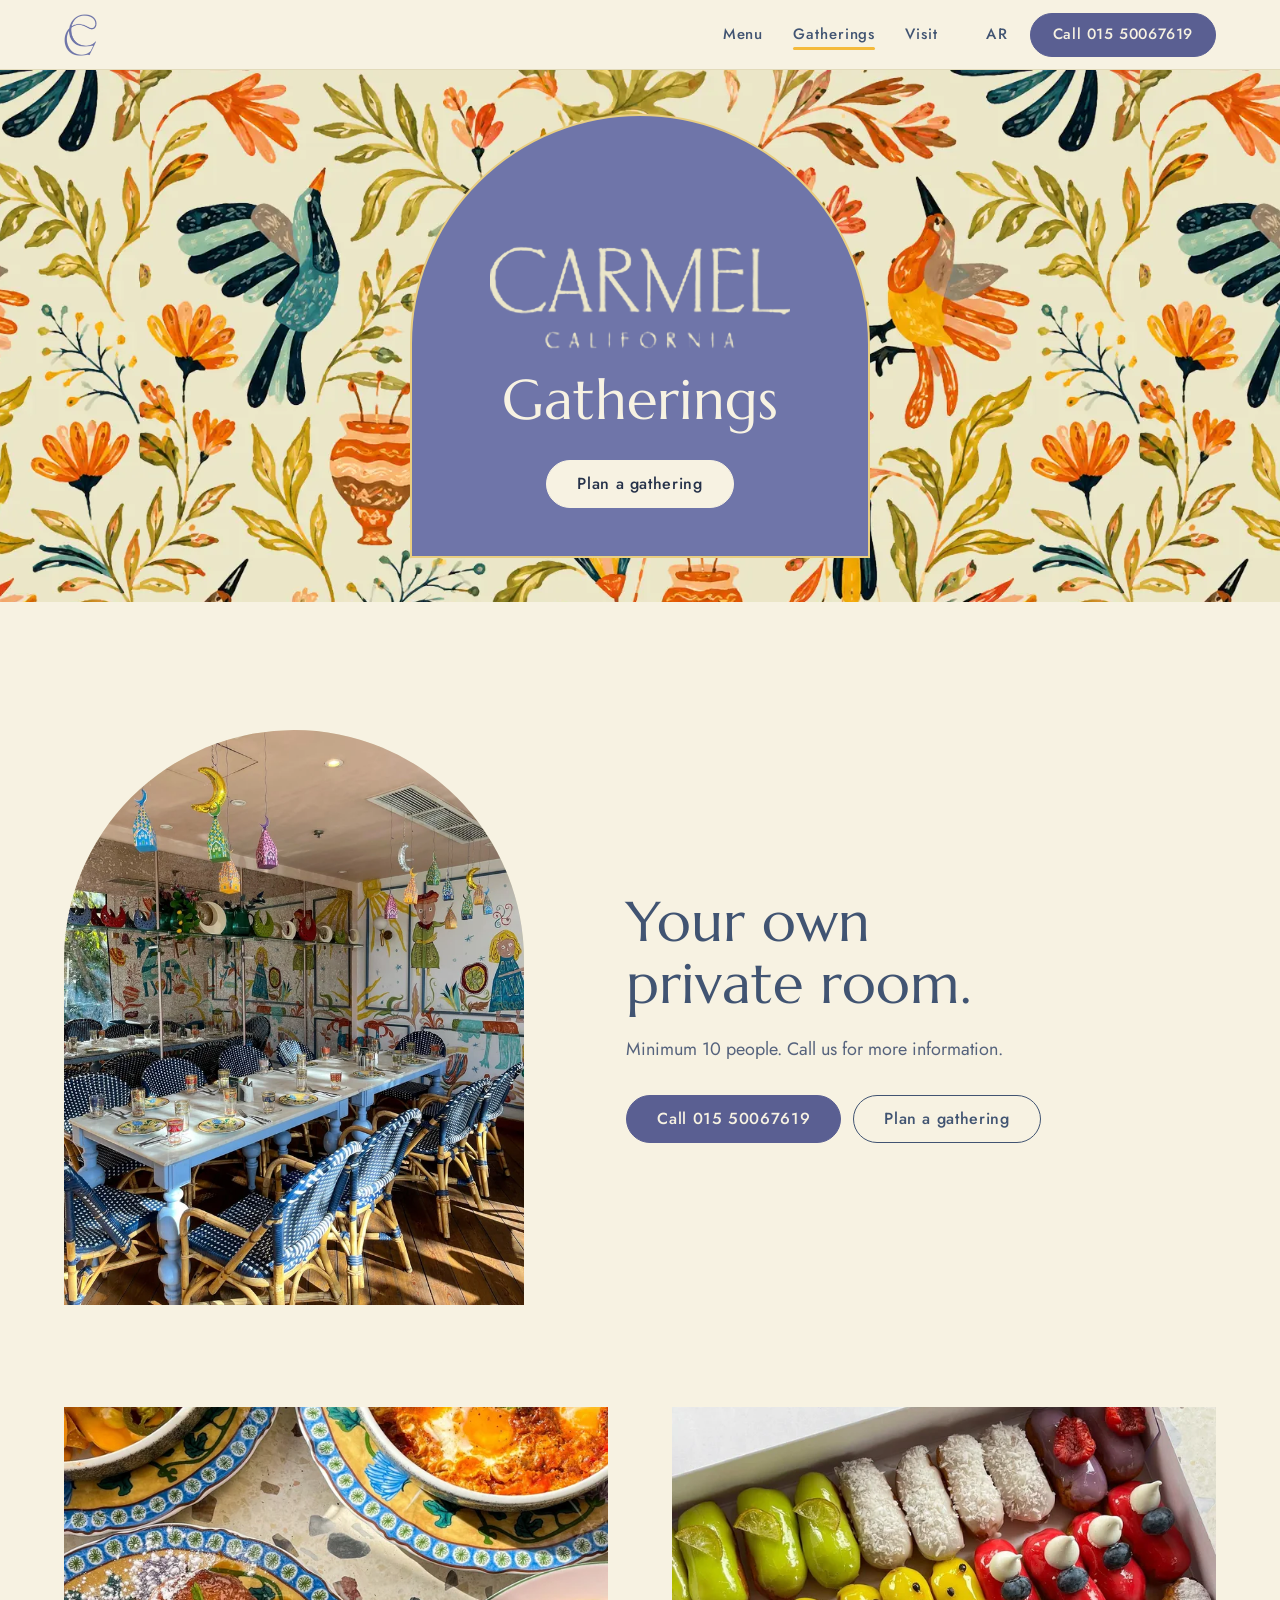
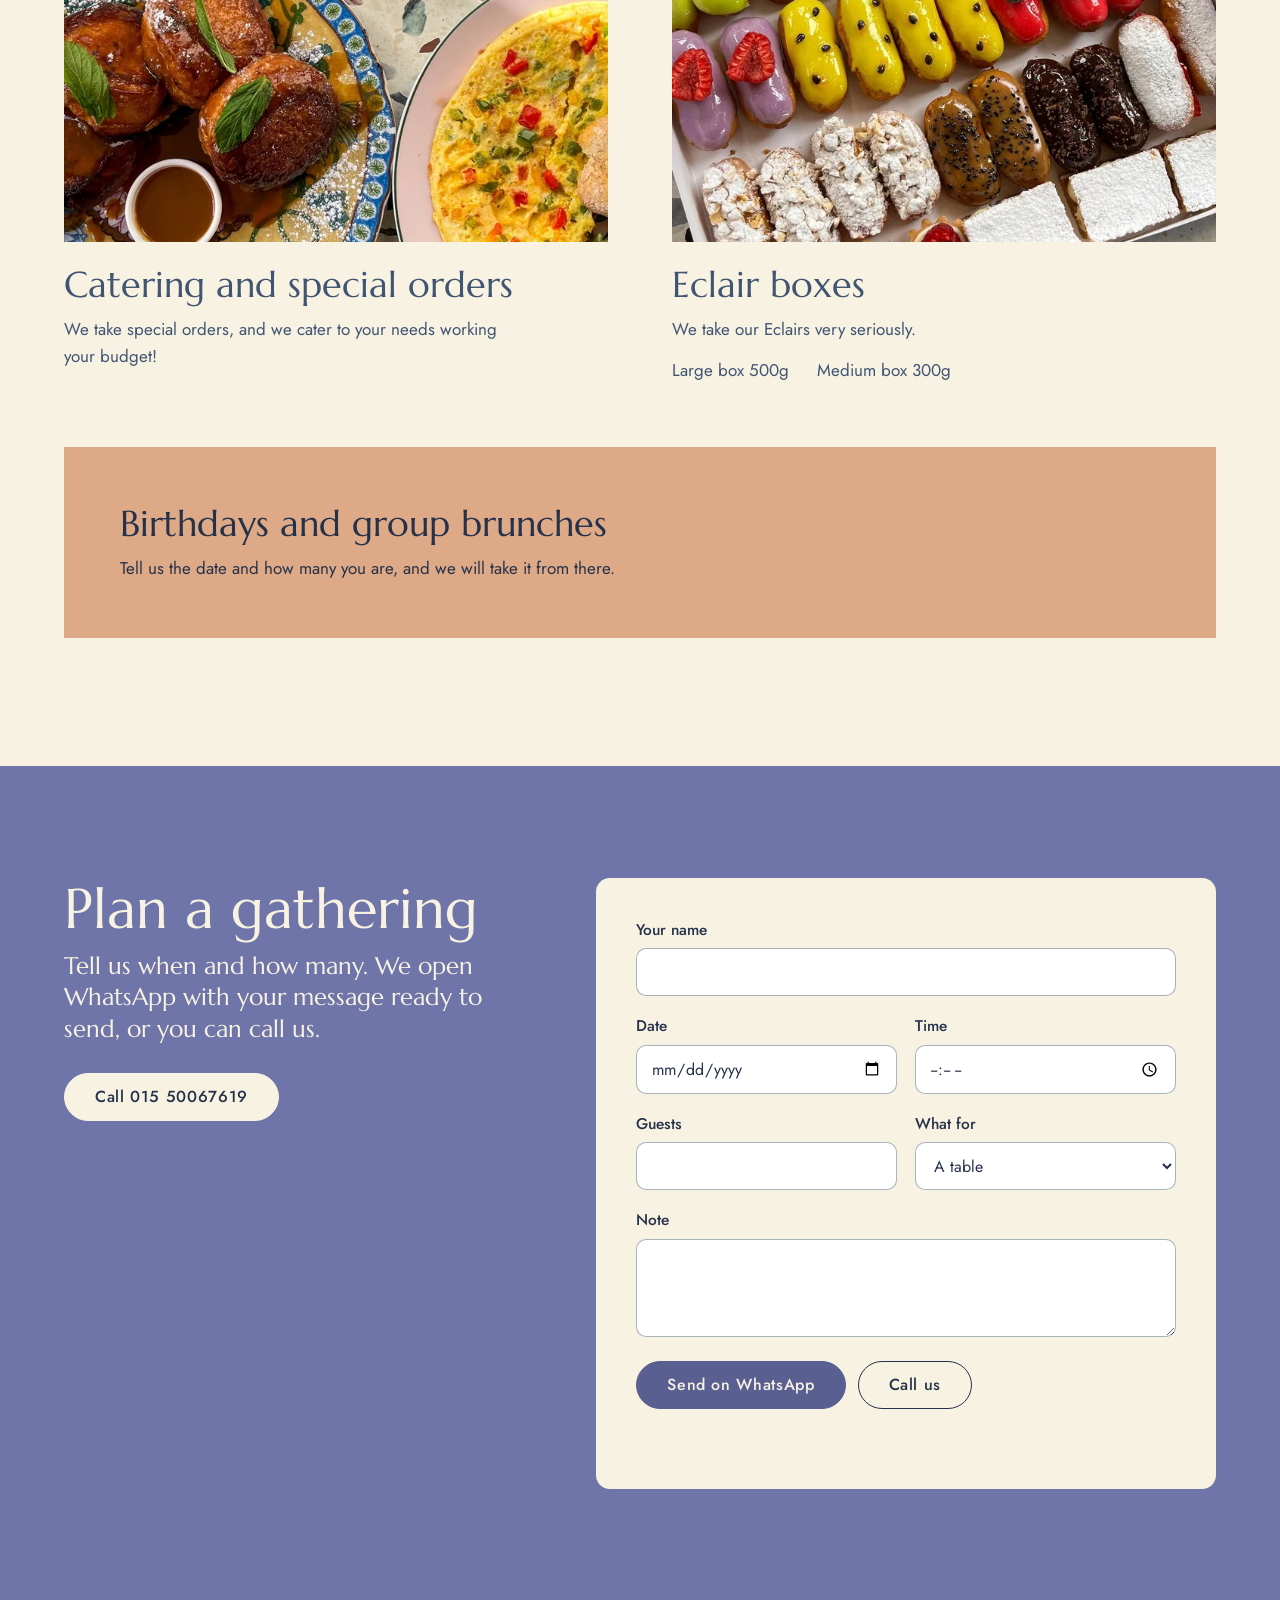
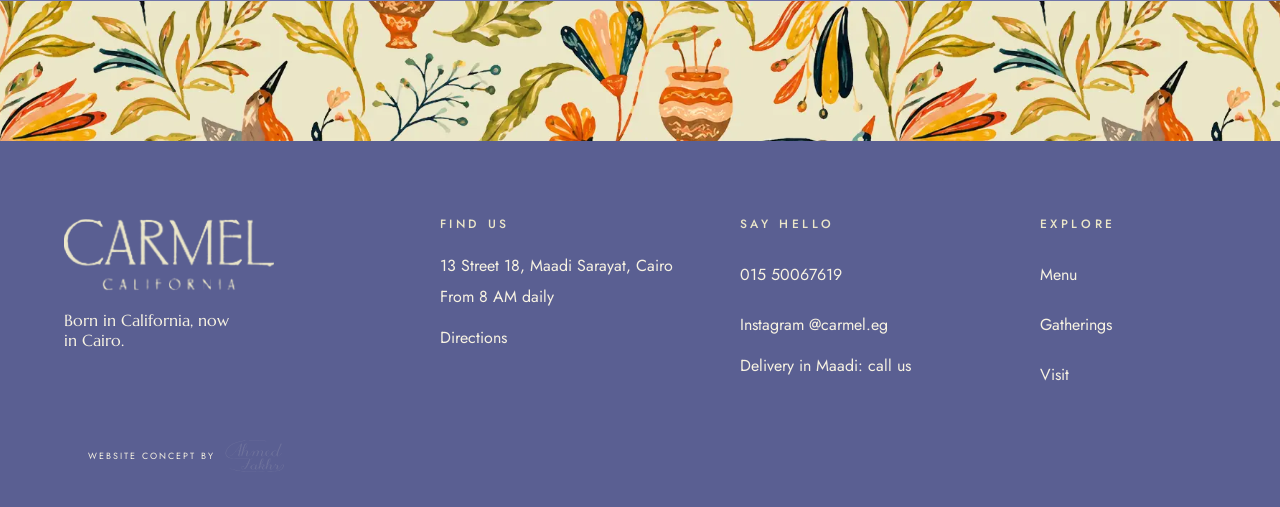
==== gatherings.html @ f9401ca0 "Carmel California website concept Co-Authored-By: Claude Opus 5.5 <noreply@anthropic.com> Claude-Ses" ====
<!doctype html>
<html lang="en">
<head>
<meta charset="utf-8">
<meta name="viewport" content="width=device-width, initial-scale=1, minimum-scale=1">
<title>Gatherings | Carmel California, Maadi</title>
<meta name="description" content="Private room for 10 or more, catering and special orders, eclair boxes, birthdays and group brunches at Carmel California, Maadi Sarayat, Cairo.">
<meta name="theme-color" content="#6F75A9">
<link rel="canonical" href="https://ahmedfakhr1.github.io/carmel-preview/gatherings.html">
<meta property="og:type" content="website">
<meta property="og:site_name" content="Carmel California">
<meta property="og:title" content="Gatherings | Carmel California, Maadi">
<meta property="og:description" content="Private room for 10 or more, catering and special orders, eclair boxes, birthdays and group brunches at Carmel California, Maadi Sarayat, Cairo.">
<meta property="og:url" content="https://ahmedfakhr1.github.io/carmel-preview/gatherings.html">
<meta property="og:image" content="https://ahmedfakhr1.github.io/carmel-preview/img/og.jpg">
<meta property="og:image:width" content="1200">
<meta property="og:image:height" content="630">
<meta name="twitter:card" content="summary_large_image">
<link rel="icon" href="icon.png" type="image/png">
<link rel="apple-touch-icon" href="apple-touch-icon.png">
<link rel="preload" href="fonts/jost-35841f.woff2" as="font" type="font/woff2" crossorigin><link rel="preload" href="fonts/marcellus-9d4869.woff2" as="font" type="font/woff2" crossorigin>
<style>html.fl body{opacity:0}body{transition:opacity .25s ease}</style>
<script>(function(){var h=document.documentElement;h.classList.add('fl');var d=function(){h.classList.remove('fl')};setTimeout(d,1200);if(document.fonts&&document.fonts.load){Promise.all([document.fonts.load('400 1em Marcellus'),document.fonts.load('400 1em Jost'),document.fonts.load('500 1em Jost')]).then(d,d)}else d()})();</script>
<link rel="stylesheet" href="fonts.css?v=1">
<link rel="stylesheet" href="style.css?v=1">
</head>
<body>
<a class="skip" href="#main">Skip to content</a>
<header class="hdr"><div class="hdr-in">
<a class="brand" href="index.html" aria-label="Carmel California, home"><img src="img/monogram-periwinkle.png" width="33" height="42" alt=""></a>
<nav class="nav" aria-label="Main"><a href="menu.html">Menu</a><a href="gatherings.html" aria-current="page">Gatherings</a><a href="index.html#visit">Visit</a></nav>
<div class="hdr-r"><button class="ar" type="button" aria-haspopup="dialog" aria-label="Arabic">AR</button><a class="btn btn--sm call-h" href="tel:+201550067619">Call 015 50067619</a>
<button class="burger" type="button" aria-label="Open menu" aria-expanded="false" aria-controls="drawer"><span></span><span></span></button></div>
</div></header>
<div class="drawer" id="drawer" aria-hidden="true" inert role="dialog" aria-modal="true" aria-label="Menu">
<div class="drawer-bg" data-close></div>
<div class="drawer-p"><button class="drawer-x" type="button" data-close aria-label="Close menu">&times;</button>
<nav class="drawer-nav" aria-label="Pages"><a href="index.html">Home</a><a href="menu.html">Menu</a><a href="gatherings.html">Gatherings</a><a href="index.html#visit">Visit</a></nav>
<div class="drawer-sub"><a href="https://www.instagram.com/carmel.eg/" rel="noopener">Instagram @carmel.eg</a><a href="https://www.google.com/maps/search/?api=1&query=Carmel+California+Maadi" rel="noopener">Directions</a><p>Delivery in Maadi: call us</p><a class="btn btn--paper" href="tel:+201550067619">Call 015 50067619</a></div>
</div></div>
<dialog class="dlg" id="ar-dlg" aria-labelledby="ar-t"><h2 id="ar-t">Arabic</h2><p>Arabic is not in this preview, it will be live in the final version.</p><button class="btn" type="button" data-dlg-close>Close</button></dialog>

<main id="main">
<div class="doorway on-peri"><div class="door">
<div class="door-mark"><img src="img/wordmark-cream.png" width="864" height="308" alt="Carmel California"></div>
<h1 class="door-title">Gatherings</h1>
<a class="btn btn--paper" href="#plan">Plan a gathering</a></div></div>

<section class="sec" aria-labelledby="priv-h"><div class="wrap">
<div class="g-intro">
<div class="arch"><img src="img/p02-L.webp" srcset="img/p02-S.webp 720w, img/p02-L.webp 1000w" sizes="(min-width:900px) 460px, 90vw" width="1000" height="1250" alt="The painted room with a long blue table set for a group" style="object-position:42% 60%" loading="lazy" decoding="async"></div>
<div><h2 class="h2" id="priv-h">Your own private room.</h2>
<p class="lead">Minimum 10 people. Call us for more information.</p>
<div class="visit-btns"><a class="btn" href="tel:+201550067619">Call 015 50067619</a><a class="btn btn--line" href="#plan">Plan a gathering</a></div></div>
</div>
<div class="g-list">
<article class="g-card" id="orders"><figure><img src="img/p12-L.webp" srcset="img/p12-S.webp 720w, img/p12-L.webp 1000w" sizes="(min-width:900px) 560px, 92vw" width="1000" height="1249" alt="A brunch spread from above: shakshuka, French toast with caramel and an omelette on painted plates" loading="lazy" decoding="async"></figure>
<div><h2>Catering and special orders</h2><p>We take special orders, and we cater to your needs working your budget!</p></div></article>
<article class="g-card"><figure><img src="img/p11-L.webp" srcset="img/p11-S.webp 720w, img/p11-L.webp 1320w" sizes="(min-width:900px) 560px, 92vw" width="1320" height="1650" alt="A box of assorted eclairs and tarts" style="object-position:50% 45%" loading="lazy" decoding="async"></figure>
<div><h2>Eclair boxes</h2><p>We take our Eclairs very seriously.</p><div class="g-box"><span>Large box 500g</span><span>Medium box 300g</span></div></div></article>
<article class="g-wide"><h2>Birthdays and group brunches</h2><p>Tell us the date and how many you are, and we will take it from there.</p></article>
</div></div></section>

<section class="formsec on-peri" id="plan" aria-labelledby="plan-h"><div class="wrap formsec-in">
<div class="formside"><h2 class="h2" id="plan-h">Plan a gathering</h2>
<p>Tell us when and how many. We open WhatsApp with your message ready to send, or you can call us.</p>
<a class="btn btn--paper call-big" href="tel:+201550067619">Call 015 50067619</a></div>
<div class="formcard"><form id="gather" novalidate>
<div class="fields">
<div class="field"><label for="g-name">Your name</label><input id="g-name" name="name" type="text" autocomplete="name" required><span class="err" role="alert"></span></div>
<div class="two">
<div class="field"><label for="g-date">Date</label><input id="g-date" name="date" type="date" required><span class="err" role="alert"></span></div>
<div class="field"><label for="g-time">Time</label><input id="g-time" name="time" type="time"></div></div>
<div class="two">
<div class="field"><label for="g-guests">Guests</label><input id="g-guests" name="guests" type="number" inputmode="numeric" min="1" max="200" required><span class="err" role="alert"></span></div>
<div class="field"><label for="g-type">What for</label><select id="g-type" name="type"><option value="table">A table</option><option value="private">Private room (10 or more)</option><option value="catering">Catering or a cake order</option></select></div></div>
<div class="field"><label for="g-note">Note</label><textarea id="g-note" name="note" rows="3"></textarea></div>
</div>
<div class="formbtns"><button class="btn" type="submit">Send on WhatsApp</button><a class="btn btn--line" href="tel:+201550067619">Call us</a></div>
<p class="status" id="g-status" aria-live="polite"></p>
</form></div>
</div></section>
</main>
<footer class="ftr">
<div class="strip" aria-hidden="true"></div>
<div class="wrap ftr-in">
<div class="ftr-brand"><img src="img/wordmark-cream.png" width="210" height="75" alt="Carmel California" loading="lazy"><p>Born in California, now in Cairo.</p></div>
<div class="ftr-col"><h2 class="cap">Find us</h2><p>13 Street 18, Maadi Sarayat, Cairo</p><p>From 8 AM daily</p><a href="https://www.google.com/maps/search/?api=1&query=Carmel+California+Maadi" rel="noopener">Directions</a></div>
<div class="ftr-col"><h2 class="cap">Say hello</h2><a href="tel:+201550067619">015 50067619</a><a href="https://www.instagram.com/carmel.eg/" rel="noopener">Instagram @carmel.eg</a><p>Delivery in Maadi: call us</p></div>
<div class="ftr-col"><h2 class="cap">Explore</h2><a href="menu.html">Menu</a><a href="gatherings.html">Gatherings</a><a href="index.html#visit">Visit</a></div>
</div>
<p class="credit"><a class="sig" href="https://ahmedfakhr1.github.io/" rel="noopener" title="Website concept by Ahmed Fakhreldin"><span class="sig-by">Website concept by</span><span class="sr">Ahmed Fakhreldin</span><svg viewBox="-16 -123 301 172" aria-hidden="true" focusable="false"><defs><mask id="sig-pen" maskUnits="userSpaceOnUse" x="-80" y="-180" width="760" height="300"><g class="pen"><path pathLength="1" style="animation-delay:0.10s;animation-duration:0.32s" d="M8.2 -39l2 1.2 1.2 0.4 1.4 0.1 1.6-0.3 1.7-0.7 2-1.2 5.2-4.7 7-8 8.4-10.2 8.6-11 16.8-22.7 1.8-2 0.9-0.2 -0.1 1.7 -1.2 6.4 -3.2 14.3 -2.4 10.5 -5.3 21.1 -0.4 2.1 -0.1 2.6 0.6 1.9 1.5 1 1.1 0.1 2.6-0.4 1.5-0.8 3.2-2.7 4.9-5.5"/><path pathLength="1" style="animation-delay:0.50s;animation-duration:0.05s" d="M35.4 -60.5l6.3-1.4 7.3-1 7-0.4 6.6 0.3"/><path pathLength="1" style="animation-delay:0.64s;animation-duration:0.51s" d="M70.1 -51.5l11.6-15.7 6.3-9.3 3.1-5.2 2.8-6.3 1.6-5.6 0-2.1 -0.4-1.7 -0.8-1.3 -1.4-0.5 -1.9 0.2 -2.2 1.1 -2 1.6 -1.7 2 -1.4 2.5 -1.4 3.4 -3.2 9.4 -3.6 12.8 -3.9 16.2 -1.6 7.5 -0.3 2.9 5.3-10.1 4.2-5.8 2.6-3.1 2.5-2.3 2.4-1.4 2.3-0.9 2.3-0.4 2.3 0 1.8 0.4 1.3 0.9 0.9 1.3 0.4 1.7 -0.1 2.1 -0.5 2.6 -3.4 9.2 -0.6 2.6 0 2.1 0.4 1.7 0.8 1.3 1.1 0.9 1.1 0.4 1.2 0 1.6-0.4 4.3-2 3.2-2.3 3.7-4.3 10.3-13.2 2.5-2.3 2.5-1.4 2-0.6 1.5 0.3 1.1 1 0.6 1.2 0.1 1.1 -0.3 1.6 -3.8 11.2 -4.2 10.1"/><path pathLength="1" style="animation-delay:1.22s;animation-duration:0.12s" d="M127 -45.5l4.4-6.9 2.3-3.1 2.6-3.1 2.5-2.3 2.4-1.4 2.4-0.9 2.3-0.4 2.2 0 1.8 0.4 1.4 0.9 0.8 1.1 0.5 1.2 0 1.1 -3 9.6 -5.3 12.9"/><path pathLength="1" style="animation-delay:1.42s;animation-duration:0.17s" d="M148.2 -45.5l4.4-6.9 4.9-6.2 2.5-2.3 2.4-1.4 2.4-0.9 2.3-0.4 2.2 0 1.8 0.4 1.4 0.9 0.8 1.3 0.4 1.7 0 2.1 -0.6 2.6 -3.4 9.2 -0.5 2.6 -0.1 2.1 0.4 1.7 0.9 1.3 1 0.9 1.1 0.4 1.2 0 1.6-0.4 4.3-2 1.8-1.2 1.4-1.1 1.6-1.7 6.9-8.7"/><path pathLength="1" style="animation-delay:1.67s;animation-duration:0.18s" d="M193.4 -42.4l6.3-3.2 1.5-1.2 2.6-3 2.4-4.4 0.7-2.2 0.2-2.3 -0.3-1.8 -0.7-1.4 -1-1 -1.1-0.6 -2.6 0.1 -4.2 1.9 -2 1.6 -1.6 1.9 -1.2 2.5 -0.9 2.8 -0.5 6.4 0.5 2.7 0.9 2.3 1.4 1.8 1.8 1.4 2.2 1 2.2 0.6 2.3 0.1 2.3-0.2 4.6-1.8 3.5-2.3 1.4-1.4 7.5-9.4"/><path pathLength="1" style="animation-delay:1.93s;animation-duration:0.43s" d="M249.1 -54.5l-1.7-4.2 -1.3-1.8 -1.9-1.4 -2.2-1 -2.2-0.6 -4.5 0.1 -4.7 1.8 -3.5 2.3 -2.6 3 -2.4 4.4 -0.7 2.3 -0.2 2.3 0.2 2.2 0.6 2.3 1.1 2.1 1.5 1.7 2 1.3 2.2 0.9 2.2 0.4 2.3 0 2.3-0.4 2.4-0.9 2.3-1.3 1.8-1.7 1.5-2.1 3.3-6.8 20.5-46.9 -13.8 32.1 -1.4 4 -1.7 5.3 -2.2 9.4 -0.3 3.4 0.1 2.5 0.7 1.7 2.1 1.6 2.6-0.1 4.2-1.8 3.5-2.3 1.4-1.4 7.5-9.4"/><path pathLength="1" style="animation-delay:2.43s;animation-duration:0.74s" d="M193.3 -110.5l-6.7-2.7 -5.3-1.3 -7.1-1.1 -8.9-0.8 -11.2-0.6 -13.4-0.3 -14.7 0.2 -15.2 0.6 -15.7 1.1 -15.1 1.8 -14.3 2.4 -13.4 3 -11.9 3.4 -10.6 4 -9.5 4.7 -8.4 5.5 -7.4 6.4 -6 6.9 -4.7 7.5 -3.3 7.4 -2 6.2 -0.5 4.9 0.6 4.6 1.5 4.7 2.5 4.7 3.6 4 4.7 3 5.9 2.3 7.5 1.7 9.1 1.1 21.4 1.4 22.1 0.5 8.8 0 18.6-0.6 4.3 0.1 11.3 2 3.1 0.3 2.8-0.1 2.5-0.5 4.5-2"/><path pathLength="1" style="animation-delay:3.25s;animation-duration:0.19s" d="M109.7 -21.5l-7.4 18.7 -5 11.6 -2.4 4.9 -4.6 7.4 -2.2 2.7 -2.2 2 -2 1.5 -4.1 2.1 -2 0.5 -1.9 0.1 -2-0.2 -1.8-0.6 -1.8-1 -1.5-1.3 -1-1.7 -0.9-3.9 0-1.9 0.4-1.7 0.8-1.3 1-1 1.4-0.6 1.8-0.3 3.8 0.6 3.9 2"/><path pathLength="1" style="animation-delay:3.52s;animation-duration:0.04s" d="M89.3 1.7l23.2 0"/><path pathLength="1" style="animation-delay:3.64s;animation-duration:1.68s" d="M139.5 14.5l-1.4-3.5 -1.2-1.5 -1.6-1.2 -1.8-0.9 -1.9-0.5 -1.9-0.1 -4 0.9 -3.6 1.9 -2.4 2 -1.1 1.5 -2.1 3.7 -0.5 1.9 -0.2 2 0.7 3.8 0.9 1.8 1.3 1.5 1.7 1.1 3.8 1.1 1.9 0 4-1.1 1.9-1.1 1.6-1.5 1.2-1.8 5.8-12.4 1.1-1.8 -2.7 10.6 -0.4 3.1 0 2.5 0.4 1.6 0.9 1.1 0.9 0.6 0.9 0.2 2.6-0.6 3.7-1.8 2.6-2 1.5-1.7 11.1-14.5 8.7-12.5 2.9-4.7 3.4-7.8 0.6-2.3 0.2-2 -0.2-1.5 -0.6-1.2 -1-0.8 -1.5 0 -1.9 0.8 -1.8 1.2 -1.4 1.5 -1.3 2 -2.5 6 -2.8 9 -3.1 11.8 -3.3 14.2 -0.6 3.8 0.5-0.3 1.2-2.8 2.4-4.4 5.4-7.5 2.2-2.2 2.1-1.4 2-0.9 2-0.5 1.9-0.1 1.7 0.3 1.2 0.6 0.9 0.9 0.5 1.4 0 1.6 -0.4 1.9 -1.1 1.4 -1.8 1.1 -2.2 0.7 -2.6 0.4 -2.7 0.1 -1.1 0.3 2.3 2 1.3 1.9 2.3 6.7 0.9 1.1 0.9 0.6 1 0.2 1.1-0.1 1.5-0.5 3.6-1.8 1.5-1 2.6-2.7 8.6-11.1 5.5-7.5 7.5-11 3.6-7.3 1.6-4.9 0.2-2 -0.2-1.5 -0.6-1.2 -1.1-0.8 -1.4 0 -1.9 0.8 -1.8 1.2 -1.5 1.5 -1.2 2 -1.2 2.7 -2.7 7.4 -3 10.4 -3.2 13.3 -2.3 11 0.6-0.3 2.4-5.2 2.6-4.2 4-5.3 2.1-2.2 2.1-1.4 2-0.9 2-0.5 2-0.1 1.6 0.3 1.3 0.6 0.9 0.9 0.4 1.4 0.1 1.6 -0.3 2.1 -0.7 2.4 -2.2 5.4 -0.7 4.3 0.2 1.5 0.6 1.2 0.8 0.9 1 0.5 2.2-0.1 1.6-0.6 3.6-1.9 2.5-2.2 8.2-10.4 6.4-9 0.5 0 -0.1 1.4 0.6 1.5 1.8 0.7 2.6 0.1 2.2 0.4 1.4 0.7 0.7 1.1 0.3 1.5 0 1.8 -1.3 4.7 -2 4.9 -0.4 2.4 1.1 2 0.9 0.7 1 0.4 1 0 3.1-1.1 3.5-2 1.1-0.9 3.2-3.6 7.8-10.4 3.6-3.6 1.8-1.2 1.7-0.5 1.7 0 1.3 0.6 0.8 1.3 0.4 1.8 -0.2 2.4 -0.9 2.8 -1.6 3.5 -2.6 4.3 -3.6 4.8 -4.6 4 -5.8 2.9 -7.4 2.1 -9.5 1.7 -11.8 1.3 -12 1 -22.3 1.3 -15 0.3 -19.5 0 -41.7-0.7 -17.8-0.7 -16-0.9 -14.4-1.1 -12.7-1.3 -11.4-1.6 -10.4-1.7 -9.1-1.9 -8.1-2.1 -14.5-4.8"/></g></mask><g id="sig-ink"><path d="M7.8 -38.4l0 0.5 0.6 0.6 1.4-2.2 -0.7-0.3 -0.5 0.2zM8.2 -37.5l1 0.5 1.5 0.3 0.5-1.7 -1.6-1.2zM10.2 -36.7l3.2-0.1 -0.2-1.2 -1.3-0.1 -1-0.5zM12.8 -36.7l1.7-0.3 1.9-0.8 -0.6-1 -1.6 0.6 -1.4 0.2zM15.8 -37.5l2.6-1.5 1.6-1.2 -0.8-0.9 -2.1 1.5 -1.8 1zM19.2 -39.5l2.5-2.3 3.1-3.2 -0.9-0.8 -5.5 5.3zM23.7 -43.8l7.1-8.1 -0.9-0.7 -7.1 8zM29.5 -50.4l8.2-9.9 -0.9-0.7 -8.2 9.9zM36.3 -58.5l8.6-10.8 -1-0.8 -8.6 10.8zM43.4 -67.5l8.5-11 -1-0.7 -8.4 11zM50.5 -76.7l7.5-10.3 -1-0.7 -7.4 10.2zM56.9 -85.3l6.1-8.4 -1-0.7 -6.1 8.4zM62.1 -92.5l4.3-5.5 -0.9-0.7 -4.4 5.5zM65.9 -97.3l1.7-2.3 -0.6-0.6 -2 2.1zM66.1 -100.2l-0.9 0.2 -0.8 1.5 5.2 0.9 -0.3-1.8 -0.8-0.4zM64.6 -99l-0.7 1.9 -0.5 2.7 5.7 1.2 0.5-2.9 0-2.1zM63.5 -95.4l-1.5 7.5 5.7 1.3 1.6-7.7zM62.3 -89.4l-2.1 9.5 5.7 1.3 2.1-9.5zM60.6 -81.6l-2.3 10.3 5.6 1.3 2.4-10.3zM58.7 -73l-2.5 10.4 5.6 1.4 2.5-10.5zM56.6 -64.3l-2.4 9.9 5.6 1.4 2.4-10zM54.6 -55.9l-2 8 5.5 1.4 2.1-8.1zM52.9 -49.1l-1.4 5.7 5.7 1.1 1.2-5.4zM51.6 -44.1l-0.5 3.7 5.9 0 0.3-2.5zM51.1 -41l0.1 1.7 0.6 1.6 5.1-1.7 0.1-1.3zM51.5 -38.2l1 1.4 1.6 0.8 2.9-3.5zM53.5 -36.2l1.1 0.3 1.8 0 0.3-1.5 -0.5-0.7 0.1-0.7zM56 -35.9l2.6-0.2 -0.2-1.2 -1.1 0.1 -0.8-0.4zM58.1 -36l1.5-0.3 1.5-0.7 -0.5-1 -1.4 0.6 -1.2 0.2zM60.6 -36.7l3.3-2.3 -0.8-0.9 -3 2.1zM63.3 -38.5l3.5-3.3 -0.9-0.9 -3.3 3.3zM66.2 -41.2l3-3.6 -0.8-0.7 -3.1 3.5zM68.8 -44.4l1-1.4 -0.7-0.4 -1.1 1.1z"/><path d="M35.4 -60.1l3.1-0.5 -0.3-1.2 -2.9 0.9zM37.6 -60.4l6.6-1.3 -0.2-1.2 -6.6 1.3zM43 -61.5l7.3-1 -0.1-1.2 -7.4 1zM49 -62.3l7-0.4 0-1.3 -7.1 0.5zM55 -62.7l5.7 0.2 0.1-1.2 -5.9-0.2zM60 -62.5l1.8 0.1 0.8-0.2 -0.1-0.9 -2.5-0.3z"/><path d="M70.4 -51.3l2.4-2.9 -0.9-0.6 -2.1 3.1zM72.1 -53.3l5.3-6.9 -1-0.8 -5.2 7zM76.4 -58.8l7.1-10 -1-0.7 -7.1 9.9zM82.2 -66.9l6.3-9.2 -1-0.7 -6.3 9.2zM87.7 -75l3.4-5.5 -1-0.6 -3.4 5.5zM90.7 -79.7l2.9-5.9 -1.2-0.4 -2.8 5.7zM93.1 -84.4l2.4-6.4 -1.1-0.4 -2.4 6.2zM95.2 -89.9l0.7-2.7 0.3-2.4 -1.2 0 -0.2 2.1 -0.7 2.7zM96.2 -94.3l-0.1-2.1 -0.7-1.8 -1 0.6 0.5 1.4 0 1.8zM95.7 -97.6l-1-1.5 -1.7-0.8 -0.1 1.3 1 0.4 0.7 1zM93.6 -99.8l-2-0.2 -2.6 0.6 1.1 2.2 1.8-1.1 1.3-0.2zM89.9 -99.6l-2.7 1 -2.6 1.6 3.1 2.6 1.2-1.8 1.8-1.5zM85.4 -97.6l-2.2 2 -1.8 2.7 4.6 2.3 2.1-4.4zM82 -93.9l-1.7 3.3 -1.7 4.1 5.2 1.8 2.6-6.9zM79.2 -88l-3.4 10.1 5.4 1.6 3.1-9.8zM76.4 -79.8l-3.7 12.9 5.6 1.4 3.4-12.7zM73.4 -69.3l-3.9 15.7 5.6 1.3 3.8-15.5zM70.1 -56.4l-1.2 5.8 -1.8 9.9 4.6 1.1 4.1-15.5zM67.4 -42.6l-0.6 4.7 0.1 0.8 0.5 0.5 2.3 0.5 0.6-0.3 0.9-1.8 1-3.3zM68.9 -36.2l1.4-2.9 -0.9-0.5 -1.2 3.1zM69.9 -38.3l2.8-6.1 -1-0.5 -2.7 6.2zM72.2 -43.4l2.8-5.2 -1-0.6 -2.8 5.4zM74.6 -47.8l3.5-5.2 -1-0.7 -3.5 5.3zM77.4 -52l4.8-6.2 -0.9-0.8 -4.9 6.3zM81.4 -57.3l2.4-2.5 2.4-1.6 -0.6-1.1 -2.6 1.8 -2.6 2.6zM85.4 -61l2.3-1.1 2.2-0.7 -0.2-1.2 -2.5 0.8 -2.5 1.2zM89.2 -62.6l2.2-0.4 2.1 0.1 0.1-1.4 -2.3 0.1 -2.4 0.4zM92.8 -63l1.8 0.6 0.8 1 1.8-2.5 -1.4-0.3 -2.9-0.1zM95.2 -61.8l0.2 0.8 -0.2 1.2 5.2-1.5 -1.7-1.9 -2.2-0.9zM95.2 -60l-0.2 2.4 5.8 0.8 0.1-2.8 -1-2.4zM95 -58.2l-0.9 4.6 5.2 1.8 1.1-3.1 0.5-2.9zM94.4 -54.6l-2.4 6.4 5.2 1.8 2.5-6.4zM92.4 -49.3l-1.2 3.2 -0.7 2.9 5.9 0.8 0.3-2.2 0.8-2.8zM90.7 -44.1l-0.3 2.8 0.6 2.6 5.2-1.5 0.2-2.9zM90.6 -39.6l1.3 2.3 1.9 1.3 2.3-2.7 -0.1-0.7 0.2-1.2zM93.2 -36.3l1.8 0.6 1.6 0.1 0.3-1.6 -0.5-0.8 -0.4-1.1zM96.1 -35.6l3-0.5 -0.3-1.1 -1.3 0.2 -0.8-0.4zM98.6 -35.9l4.1-1.6 -0.5-1.1 -3.9 1.5zM101.9 -37.1l4.1-2.4 -0.7-1 -3.9 2.3zM105.5 -39.1l3-2.6 -0.9-0.9 -2.8 2.5zM108 -41.2l4.1-4.8 -1-0.8 -4 4.8zM111.2 -45l5.2-6.7 -0.9-0.7 -5.2 6.7zM115.6 -50.6l5.2-6.7 -1-0.8 -5.2 6.8zM119.9 -56.2l2.5-2.8 2.4-2 -0.7-1 -2.5 2.1 -2.6 2.9zM124 -60.4l2.3-1.4 1.9-0.3 -0.2-1.5 -2.2 0.7 -2.5 1.5zM127.6 -62.2l0.6 0.1 0.7 0.4 0 1 2.9-2.5 -1.5-0.6 -0.8-0.1 -2.2 0.5zM129 -61.1l-0.4 1.7 5.5-1.2 -1.1-1.8 -1.9-1.1zM128.7 -59.6l-0.3 1.2 5.5 1.4 0.5-2.2 -0.6-2.1zM128.5 -59l-1.7 5.8 5.2 1.8 2.1-6.4zM127.2 -54.5l-2.7 8.4 4.6 1.8 3.4-8.5zM124.9 -47.4l-2.5 7.2 3.9 1.7 3.4-7.1zM122.8 -41.2l-0.8 2.6 -0.2 1.5 2.7 1.2 1-1.1 1.3-2.5zM121.7 -37.5l0.4 0.7 2 0.9 0.7-0.2z"/><path d="M127.4 -45.3l1.3-1.8 -1-0.7 -1 2.2zM128.4 -46.6l2.8-4.5 -1-0.7 -2.8 4.6zM130.6 -50.2l4.5-6 -1-0.8 -4.5 6.1zM134.2 -55.1l2.5-3.1 2.5-2.2 -0.8-1 -2.5 2.4 -2.7 3.1zM138.4 -59.8l2.3-1.6 2.3-1 -0.4-1.1 -2.5 1 -2.5 1.8zM142.2 -62.1l2.3-0.7 2.2-0.2 -0.1-1.3 -2.4 0.3 -2.4 0.8zM145.9 -63l2.1 0.1 1.5 0.8 0.8-2.1 -4.5 0zM149.1 -62.4l0.8 1 0.2 1.1 3.6-2.5 -1.9-1.1 -2.2-0.4zM150 -60.6l-0.2 1.2 5.7-0.5 -0.8-2 -1.6-1.3zM149.8 -59.4l-0.4 1.7 5.5 1.6 0.6-2.4 -0.2-2.1zM149.6 -58.4l-2.1 6.7 5.2 1.9 2.4-7.2zM148 -53.2l-3 8.3 5 2 3.2-8.5zM145.5 -46.2l-2.5 6.7 4.5 2 1-1.8 2.1-4.9zM143.2 -40.4l-0.5 2.3 0.1 0.9 2.5 1.3 0.6 0.1 0.4-0.2 1.7-2.3z"/><path d="M148.6 -45.3l1.3-1.9 -0.9-0.5 -1.1 2.1zM149.6 -46.6l2.9-4.5 -1-0.7 -2.9 4.6zM151.9 -50.2l4.4-6 -1-0.8 -4.5 6.1zM155.4 -55.1l2.6-3.1 2.4-2.2 -0.8-1 -2.5 2.4 -2.7 3.1zM159.6 -59.8l2.3-1.6 2.3-1 -0.4-1.1 -2.5 1 -2.5 1.8zM163.4 -62.1l2.3-0.7 2.2-0.2 -0.1-1.3 -2.4 0.3 -2.4 0.8zM167.2 -63l2 0.1 1.5 0.8 0.9-2.1 -4.6 0zM170.3 -62.4l0.8 1 0 1.1 4-2.4 -2.1-1.2 -2.2-0.4zM171.1 -60.6l-0.3 2 5.9-0.1 -0.6-2.6 -0.4-0.7 -1.2-1.2zM170.8 -59.1l-0.4 3.7 5.4 1.5 0.8-2.9 0-2.8zM170.5 -56.2l-0.6 2.6 -1.2 3.1 5 2.1 2.5-6.5zM169.2 -51.6l-2.5 6.5 5.6 1.3 0.7-2.6 1.2-3.1zM167 -46.1l-0.7 2.9 -0.1 2.8 5.8-0.5 0.5-3.7zM166.1 -41.3l0.6 2.6 1.6 2 3.5-2.7 0.2-2zM167.7 -37.3l1.3 1 2.3 0.7 1-2.1 -0.4-1 -0.1-1zM170.8 -35.7l1.6 0.1 1.4-0.2 -0.2-1.2 -0.9-0.2 -0.6-0.8zM173.3 -35.7l3.6-1.1 -0.5-1.1 -1.8 0.7 -1.4 0.2zM176.2 -36.5l4.4-2.2 -0.6-1 -4.3 2.1zM179.9 -38.3l3.4-2.4 -0.9-0.8 -3.1 2.1zM182.8 -40.3l3.4-3.7 -0.9-0.8 -3.3 3.6zM185.5 -43.2l4.6-5.9 -0.9-0.6 -4.6 5.7zM189.4 -48.2l2.2-3.1 -0.6-0.4 -0.2 0.1 -2.3 2.7z"/><path d="M193.6 -42.1l2.1-0.8 -0.5-1 -2 1.1zM195.1 -42.7l4.3-2.1 -0.6-1 -4.2 2.2zM198.7 -44.4l3.3-2.3 -0.8-0.9 -3.1 2.2zM201.6 -46.3l2.7-3.1 -1-0.7 -2.5 2.9zM203.8 -48.8l2.7-4.4 -1.1-0.5 -2.5 4.2zM206.1 -52.4l1-2.3 0.5-2.4 -1.2-0.2 -0.5 2.2 -0.9 2.2zM207.5 -56.3l0.2-2.4 -0.3-2 -1.1 0.4 0.2 1.6 -0.2 2.1zM207.6 -60l-0.6-1.8 -1.2-1.3 -0.8 0.9 0.9 1 0.5 1.4zM206.2 -62.7l-1.1-1 -1.3-0.5 -0.3 1.2 0.9 0.4 1 0.7zM204.2 -64.1l-1.3-0.2 -1.7 0.1 0.5 1.7 1.2-0.5 0.9 0.1zM201.8 -64.3l-4.4 1.2 1.2 2.3 3.6-1.9zM198.3 -63.4l-2.7 1.1 -2.5 1.6 3.1 2.7 1.2-1.8 1.9-1.4zM193.9 -61.3l-2.2 2.1 -1.8 2.7 5 1.9 0.7-2.1 0.9-1.9zM190.4 -57.5l-1.4 3.1 -0.8 3.5 5.9 0.7 1-5.1zM188.4 -52.1l-0.4 3.7 0.2 3.4 5.8-0.7 0.2-5.5zM188.1 -46.1l0.7 3.2 1.4 2.7 4.3-2.3 -0.5-4zM189.7 -41l1.9 2.3 2.5 1.5 1.7-2.6 -0.7-1 -0.7-2.3zM193.2 -37.7l2.6 1.1 2.5 0.6 0.5-1.7 -1.9-1.1 -1.5-1.5zM197.5 -36.2l2.4 0.4 2.4 0.1 -0.1-1.3 -2.1-0.2 -2-0.8zM201.5 -35.7l2.4-0.2 2.4-0.6 -0.4-1.1 -2.2 0.5 -2.2 0.1zM205.5 -36.2l2.4-0.9 2.3-1.2 -0.6-1.1 -2.2 1.2 -2.2 0.8zM209.5 -37.9l3.6-2.4 -0.8-0.9 -3.3 2.2zM212.6 -39.9l3.2-3.3 -0.9-0.8 -3 3.2zM215.2 -42.4l4.5-5.8 -0.9-0.7 -4.5 5.7zM219 -47.2l2.8-3.9 -0.7-0.5 -3 3.7zM221.6 -50.8l0.3-0.5 -0.6-0.4 -0.4 0.3z"/><path d="M249.5 -54.7l-0.6-2 -1.1 0.4 1 1.9zM249.1 -56.2l-1.1-2.8 -1-1.3 -0.9 0.7 0.8 1.2 1.2 2.6zM247.5 -59.7l-1.6-1.8 -2.1-1.4 -0.6 1.1 1.9 1.2 1.4 1.6zM244.5 -62.5l-2.3-1 -2.3-0.6 -0.2 1.2 2.1 0.5 2.1 1zM240.7 -64l-2.4-0.3 -2.4 0.1 0.2 1.4 2.2-0.2 2.1 0.2zM236.7 -64.3l-2.4 0.3 -2.6 0.7 0.9 2 2.1-1.1 2.2-0.5zM232.6 -63.6l-4.8 2 1.6 2.4 3.9-2.5zM228.5 -62l-3.7 2.2 2.8 2.6 0.9-1.2 1.4-1.2zM225.4 -60.2l-1.7 1.4 -1.6 1.9 3.9 2.5 1.9-3.2zM222.6 -57.6l-1.6 2.2 -1.4 2.5 5 2 1.8-4.1zM220 -53.7l-1.2 2.6 -0.5 2.8 5.9 0.4 0.6-3.7zM218.4 -49.2l-0.1 2.8 0.5 2.8 5.5-1.4 -0.1-3.5zM218.5 -44.6l1 2.7 1.7 2.5 3.8-2.6 -0.7-3.6zM220.6 -40.2l2.1 2 2.5 1.3 1.4-2.3 -1.2-1.6 -0.6-1.7zM224.4 -37.2l2.5 0.8 2.5 0.5 0.3-1.5 -1.9-1 -1.7-1.4zM228.6 -36l2.4 0.3 2.4-0.1 -0.1-1.2 -2.2-0.1 -2-0.6zM232.6 -35.7l2.4-0.3 2.4-0.8 -0.4-1.1 -2.3 0.7 -2.2 0.2zM236.6 -36.5l2.5-1 2.2-1.5 -0.8-1 -2 1.4 -2.3 1zM240.6 -38.5l2-1.8 1.6-2.2 -1.1-0.6 -1.4 2 -1.8 1.6zM243.7 -41.7l2.3-4.6 5.1-11.4 -1.1-0.5 -5.1 11.4 -2.3 4.4zM249.1 -53.2l14.7-33.8 -1-0.4 -14.8 33.7zM261.6 -81.9l7.3-17.1 0.3-0.8 -0.7-0.4 -7.9 17.9zM267.8 -100.4l-0.8 0.1 -1.5 2 4.5 1.9 0.4-2.5 -0.5-0.7zM265.9 -99l-2.8 5.8 4.9 2.1 1.4-3.4 0.8-2.7zM263.6 -94.4l-3.5 8.1 4.9 2.1 3.5-8.1zM260.8 -87.8l-3.7 8.5 4.9 2.1 3.7-8.5zM257.7 -80.6l-3.2 7.5 4.9 2.1 3.2-7.5zM255 -74.2l-2.6 5.9 4.8 2.2 2.7-6zM252.8 -69.2l-2.8 6.4 5.3 1.8 2.3-6zM250.6 -64.1l-3.3 10 5.5 1.5 2.9-9.7zM247.8 -55.9l-2.4 9.7 5.8 0.9 0.8-4 1.2-5zM245.7 -47.6l-0.6 4 0.1 3.4 5.7-0.6 0.5-5.7zM245 -41.3l0.4 2.1 0.4 0.9 1.2 1.6 0.7 0.4 2.9-2.8 0.3-2.4zM247 -36.7l1.3 0.7 2.3 0.4 0.6-1.8 -0.4-0.9 -0.2-1.1zM250.1 -35.6l3-0.3 -0.3-1.2 -1.1 0 -0.7-0.6zM252.6 -35.8l3.8-1.3 -0.5-1.1 -3.5 1.2zM255.7 -36.8l4.3-2.3 -0.6-1 -4.2 2.2zM259.4 -38.7l3.1-2.5 -0.8-0.8 -2.9 2.3zM262 -40.7l3.8-4.3 -1-0.7 -3.6 4.2zM265 -44l4.4-5.8 -0.8-0.6 -4.5 5.6zM268.9 -49l1.5-2.3 -0.6-0.4 -0.2 0.1 -1.6 1.9z"/><path d="M193.5 -110.8l-3.1-1.5 -0.4 1 3.2 1.1zM191.3 -111.9l-4.6-1.9 -3.4-0.9 -0.2 1.2 3.3 0.8 4.5 1.7zM185.1 -114.2l-5.9-1.3 -7.6-1 -0.2 1.2 7.6 1 5.8 1.2zM174.3 -116.2l-8.9-0.8 -11.2-0.6 -0.1 1.2 11.2 0.6 8.9 0.8zM158.1 -117.4l-12.7-0.4 -14.4 0 0 1.2 14.4 0 12.7 0.4zM135.8 -117.9l-14.8 0.3 -15.5 0.8 0.1 1.2 15.4-0.8 14.8-0.3zM110.7 -117.1l-15.7 1.1 -15.1 1.8 0.2 1.2 15-1.8 15.7-1.1zM84.8 -114.9l-14.6 2.2 -13.7 2.8 0.3 1.3 13.7-2.9 14.5-2.1zM60.9 -110.9l-12.9 3.1 -11.6 3.6 0.5 1.4 11.5-3.7 12.8-3.1zM40.2 -105.4l-10.7 3.9 -9.6 4.7 0.8 1.4 9.3-4.7 10.6-4zM23 -98.5l-8.9 5.3 -7.9 6 1.3 1.5 7.5-6.1 8.7-5.3zM8.7 -89.3l-7.1 6.6 -4 4.7 -1.8 2.5 1.9 1.2 1.6-2.4 3.8-4.6 2.1-2.3 4.7-4.2zM-2.4 -78l-3.4 5 -1.5 2.6 -3.4 7.6 2.3 0.9 3.2-7.4 2.9-5 1.6-2.4zM-9.7 -65.2l-2.5 6.7 -1.1 5.6 2.6 0.2 0.9-5.1 2.3-6.4zM-13.1 -54.6l-0.2 1.7 0.1 3.2 1 4.9 2.4-0.7 -0.8-4.4 0.1-4.3zM-12.7 -46.4l1.7 4.9 2.7 4.9 1.8-1.3 -2.3-4.6 -1.4-4.5zM-9.3 -38.2l1 1.6 2.5 2.8 2.9 2.3 1.7 1.1 0.8-1.5 -2.8-2.1 -1.2-1.2 -2.9-4.2zM-2.9 -31.5l5.3 2.8 6.6 2 0.3-1.3 -6.3-2.1 -4.8-2.8zM6.6 -27.3l7.6 1.6 9.2 1.1 0.1-1.2 -9.1-1.2 -7.4-1.7zM20.2 -24.9l20.8 1.5 0-1.2 -20.7-1.5zM37.2 -23.6l22.9 0.9 0-1.3 -22.8-0.8zM56.4 -22.8l19.3 0.1 0-1.2 -19.2-0.1zM72.9 -22.7l14.5-0.3 -0.1-1.2 -14.4 0.3zM85.3 -23l10.5-0.3 0-1.2 -10.6 0.3zM94.3 -23.3l4.3 0.2 4 0.6 0.3-1.4 -4.2-0.5 -4.5-0.1zM101.3 -22.8l7.4 1.6 0.2-1.4 -7.4-1.6zM107.5 -21.4l3.4 0.4 3.1 0.1 0-1.2 -2.9-0.2 -3.3-0.5zM113 -20.9l2.9-0.1 2.6-0.6 -0.4-1.1 -2.3 0.5 -2.7 0.1zM117.6 -21.4l1.6-0.4 2.6-1.2 -0.5-1 -3.9 1.5zM121.2 -22.8l1.8-1 -0.5-0.6 -1.7 0.7z"/><path d="M108.6 -21.9l-0.6 0.1 -0.4 0.5 -2.5 4.8 4.5 1.8 1.5-5.3 0-0.6 -0.4-0.5zM105.9 -18.1l-5.2 12.2 5 2.1 1.7-4.4 2.8-8.3zM101.5 -8l-5 12.1 4.9 2.2 5.1-12.3zM97.3 2.2l-4.6 10.3 4.4 2.3 5.1-10.5zM93.4 11l-4.2 7.8 3.7 2.6 2.5-3.7 2.5-4.4zM89.8 17.7l-3.7 5.5 2.5 2.7 2.6-2.5 2.5-3.2zM86.6 22.5l-3.6 3.7 1.6 2.3 2.4-1.4 2.5-2zM83.6 25.6l-3.5 2.6 0.7 1.9 2.3-0.8 2.3-1.2zM80.7 27.9l-1.8 0.9 -1.8 0.5 0.1 1.3 2.1-0.2 2.3-0.5zM77.7 29.2l-1.8 0.2 -1.8-0.2 -0.3 1.2 2 0.2 2.1 0zM74.7 29.3l-1.8-0.5 -1.7-0.8 -0.6 1.1 1.9 0.9 2 0.5zM71.7 28.3l-1.5-1 -1.2-1.3 -1 0.7 1.4 1.5 1.8 1.2zM69.3 26.5l-0.9-1.6 -0.6-1.8 -1.2 0.3 0.6 2 1.2 1.8zM67.9 23.7l-0.4-1.8 0-1.8 -1.2-0.1 0 2 0.5 2.1zM67.5 20.7l0.1-1.8 0.5-1.4 -1.1-0.6 -0.6 1.7 -0.2 2.1zM67.9 17.9l0.7-1.2 0.9-0.8 -0.7-1 -1.2 1.1 -0.8 1.5zM69.1 16.1l1.1-0.6 1.5-0.3 -0.1-1.2 -1.8 0.4 -1.4 0.8zM71.2 15.3l1.7-0.1 1.7 0.4 0.4-1.6 -4 0.1zM74.1 15.4l3.3 1.5 1-1.9 -2-0.8 -2.1-0.3zM76.8 16.6l2.6 1.2 0.8-1.6 -2.4-1.5zM79.2 17.7l0.6-0.1 0.5-1 -0.3-0.6z"/><path d="M89.3 2.3l7.6 0 0-1.2 -7.6 0zM94.8 2.3l14.1 0 0-1.2 -14.1 0zM107.1 2.3l5.4 0 0-1.2 -5.4 0z"/><path d="M139.9 14.4l-0.5-1.8 -1 0.5 0.8 1.6zM139.6 13.1l-1-2.3 -0.8-1.2 -0.9 0.7 1.7 3.2zM138.2 10.1l-1.4-1.5 -1.8-1.2 -0.5 1.1 1.5 1 1.2 1.3zM135.6 7.7l-1.9-0.9 -2-0.5 -0.2 1.2 1.8 0.5 1.7 0.8zM132.4 6.5l-2-0.3 -2.1 0 0.2 1.4 1.8-0.2 1.8 0.2zM129 6.2l-2.2 0.2 -2.2 0.6 0.9 1.9 1.8-0.9 1.8-0.5zM125.4 6.7l-4.1 1.7 1.6 2.4 3.2-2.2zM121.9 8.1l-3.2 1.8 2.8 2.6 1.8-2.1zM119.2 9.5l-1.5 1.2 -1.4 1.6 3.9 2.6 1.5-2.7zM116.7 11.8l-1.4 1.8 -1.3 2.2 5.1 2 1.4-3.4zM114.4 15.1l-1 2.3 -0.5 2.4 5.9 0.4 0.4-3zM113 19l-0.2 2.5 0.5 2.4 5.6-1.3 -0.1-2.8zM113.1 23.1l0.9 2.3 1.5 2.2 3.8-2.5 -0.5-3zM114.9 27l2 1.7 2.2 1 1.4-2.3 -0.9-1.4 -0.4-1.4zM118.3 29.4l4.4 1.1 0.4-1.5 -1.7-0.8 -1.3-1.3zM122 30.4l4.2 0.2 -0.2-1.2 -1.8-0.1 -1.7-0.5zM125.5 30.6l2-0.2 2.1-0.7 -0.4-1.1 -1.9 0.6 -1.9 0.2zM128.9 30l2.1-0.9 1.9-1.3 -0.7-0.9 -1.7 1.1 -2 0.8zM132.3 28.3l1.7-1.6 1.4-1.9 -1.1-0.6 -1.2 1.7 -1.5 1.4zM135 25.5l3.2-6.4 -1.1-0.5 -3.1 6.2zM137.5 20.6l4.3-10 -1-0.4 -4.4 9.9zM141.2 12.1l2-5.1 -0.6-0.3 -0.2 0.2 -2.2 4.8zM141.8 6.5l-0.5 0.1 -0.3 0.3 -1.6 3.5 4.4 1.3 0.6-3.8 0-0.4 -0.4-0.3zM139.9 9.2l-3 8.6 5.3 1.2 1.9-8.5zM137.3 16.4l-1.1 4 -0.6 3.4 6 0.5 0.9-6.6zM135.8 22.7l-0.2 3.1 0.7 2.7 5-1.7 0.3-3.4zM136 27.6l0.8 1.6 0.7 0.7 1.7 0.7 1.9-2.4 -0.1-0.7 0.4-0.9zM138.7 30.5l1.6 0.3 1.3-0.1 0.2-1.4 -0.6-0.6 -0.2-0.9zM141.2 30.8l2.8-0.6 -0.4-1.2 -1.3 0.3 -0.8-0.2zM143.4 30.3l3.7-1.5 -0.5-1.1 -3.5 1.5zM146.5 29.1l3.3-2 -0.8-1 -3.1 1.9zM149.3 27.4l2.7-2.5 -1-0.8 -2.4 2.3zM151.4 25.5l3.8-4.6 -1-0.8 -3.6 4.6zM154.5 21.8l4.4-5.8 -1-0.7 -4.4 5.8zM158.2 17l4.6-6 -1-0.8 -4.6 6.1zM161.9 12.1l5.8-8 -1-0.7 -5.7 8zM166.6 5.6l5.8-8.4 -1-0.6 -5.8 8.3zM171.6 -1.6l3.3-5.2 -1.1-0.6 -3.2 5.1zM174.5 -6.1l2.5-4.7 -1.2-0.6 -2.3 4.7zM176.5 -10l2.3-5.5 -1.2-0.3 -2.2 5.3zM178.5 -14.6l0.7-2.5 0.4-2.1 -1.2-0.1 -1 4.3zM179.5 -18.5l0.1-2 -0.4-1.6 -1.1 0.5 0.3 1.2 -0.1 1.7zM179.4 -21.6l-0.7-1.4 -1.3-1 -0.4 1.2 0.7 0.5 0.5 1zM177.9 -23.7l-1.7-0.5 -2.1 0.3 0.9 1.9 1.3-0.7 1 0zM174.9 -24.1l-2.4 0.7 -2.3 1.1 2.6 2.7 1.1-1.5 1.5-1.2zM170.9 -22.7l-2.1 1.5 -1.7 2.2 4.5 2.3 1.5-3.4zM167.7 -19.8l-1.5 2.5 -1.5 3.3 5.1 1.9 2-5.3zM165.2 -15.2l-2.9 8.2 5.3 1.6 2.6-7.8zM162.8 -8.6l-3.1 10.5 5.5 1.5 2.9-10.3zM160.2 0l-3 12.9 5.2 1.2 3.3-12.7zM157.7 10.5l-2.8 14.2 4.4 1 3.7-13.9zM155.3 22.7l-0.8 4.9 0 1.7 0.4 0.4 2.3 0.6 0.5-0.3 0.3-0.6 1.8-5.6zM156.4 30.2l1.3-2.5 -1.1-0.5 -0.9 2.6zM157.3 28.4l2.4-5.1 -1.1-0.6 -2.3 5.3zM159.3 24.1l2.3-4.4 -1-0.7 -2.4 4.6zM161.2 20.3l3-4.4 -1-0.7 -3 4.5zM163.6 16.8l4.1-5.3 -0.9-0.8 -4.2 5.3zM167 12.3l2.1-2.1 1.9-1.4 -0.5-1.1 -2.2 1.5 -2.2 2.3zM170.4 9.2l1.9-1 1.9-0.6 -0.2-1.1 -2.1 0.6 -2.2 1.1zM173.6 7.8l1.9-0.3 1.7 0.1 0.2-1.5 -4.1 0.5zM176.7 7.5l1.4 0.5 0.6 0.9 1.9-2.5 -3.9-0.2zM178.6 8.6l0.1 0.7 -0.5 0.9 5.3-1.5 -1.6-1.7 -2-0.8zM178.4 10l-0.3 0.7 0.1 1.1 5.6 0.9 0.1-2.5 -0.9-2.2zM178.2 11.4l0.2 1.3 -0.1 0.9 2.4 2.6 1.5-1 0.7-0.7 0.5-0.8 0.5-1.9zM178.4 13.1l-0.6 1.4 -1.8 1.2 0.5 1.7 3.4-0.8 1.6-0.8zM176.7 15.3l-2.2 0.9 -2.5 0.3 0 1.3 5.3-0.6zM172.8 16.4l-4.5 0.2 0 1 4.6 0.1zM168.8 16.6l-1.2 0.1 0 0.8 1.2 0.2zM167.4 17.6l0.1 0.4 1.2 0.9 1-1.9 -1.5-0.5 -0.3 0.1zM168.3 18.6l1.4 1.1 0.6 1.5 3.3-2.4 -1.7-1 -2.7-1zM170.1 20.7l0.7 4 5.4-1.3 -1.2-3.1 -2.2-2.1zM170.6 23.8l0.8 2.8 1.2 2.2 4.4-2.3 -1-4.1zM172.1 28.1l1.5 1.8 1.7 0.7 1.8-2.4 -0.2-2.1zM174.8 30.5l1.6 0.3 1.3-0.1 0.1-1.4 -0.5-0.6 -0.2-0.9zM177.3 30.8l2.7-0.6 -0.4-1.2 -1.2 0.3 -0.8-0.2zM179.5 30.3l3.7-1.5 -0.6-1.1 -3.5 1.5zM182.5 29.1l3.3-2 -0.7-1 -3.1 1.9zM185.4 27.4l2.6-2.5 -0.9-0.8 -2.4 2.3zM187.5 25.5l3.8-4.6 -1-0.8 -3.7 4.6zM190.5 21.8l4.5-5.8 -1-0.7 -4.4 5.8zM194.2 17l4.6-6 -1-0.8 -4.5 6.1zM198 12.1l5.7-8 -0.9-0.7 -5.8 8zM202.7 5.6l5.8-8.4 -1.1-0.6 -5.7 8.3zM207.7 -1.6l3.3-5.2 -1.1-0.6 -3.2 5.1zM210.6 -6.1l2.4-4.7 -1.1-0.6 -2.4 4.7zM212.6 -10l2.3-5.5 -1.2-0.3 -2.2 5.3zM214.6 -14.6l0.7-2.5 0.3-2.1 -1.2-0.1 -1 4.3zM215.6 -18.5l0-2 -0.3-1.6 -1.2 0.5 0.3 1.2 0 1.7zM215.4 -21.6l-0.7-1.4 -1.3-1 -0.3 1.2 0.7 0.5 0.5 1zM213.9 -23.7l-1.6-0.5 -2.1 0.3 0.8 1.9 1.4-0.7 0.9 0zM210.9 -24.1l-2.3 0.7 -2.3 1.1 2.6 2.7 1.1-1.5 1.5-1.2zM207 -22.7l-2.1 1.5 -1.7 2.2 4.4 2.3 1.6-3.4zM203.7 -19.8l-1.5 2.5 -1.4 3.3 5.1 1.9 2-5.3zM201.2 -15.2l-2.9 8.2 5.4 1.6 2.6-7.8zM198.8 -8.6l-3 10.5 5.5 1.5 2.9-10.3zM196.3 0l-3.1 12.9 5.2 1.2 3.4-12.7zM193.7 10.5l-2.7 14.2 4.4 1 3.6-13.9zM191.3 22.7l-0.7 4.9 0 1.7 0.3 0.4 2.3 0.6 0.6-0.3 0.3-0.6 1.8-5.6zM192.4 30.2l1.3-2.5 -1-0.5 -1 2.6zM193.4 28.4l2.3-5.1 -1-0.6 -2.3 5.3zM195.3 24.1l2.4-4.4 -1-0.7 -2.4 4.6zM197.3 20.3l3-4.4 -1-0.7 -3 4.5zM199.7 16.8l4.1-5.3 -0.9-0.8 -4.2 5.3zM203 12.3l2.1-2.1 2-1.4 -0.6-1.1 -2.1 1.5 -2.3 2.3zM206.5 9.2l1.9-1 1.9-0.6 -0.3-1.1 -2 0.6 -2.2 1.1zM209.7 7.8l1.8-0.3 1.8 0.1 0.1-1.5 -4.1 0.5zM212.7 7.5l1.5 0.5 0.6 0.9 1.8-2.5 -3.8-0.2zM214.7 8.6l0 0.7 -0.4 0.9 5.2-1.5 -1.5-1.7 -2-0.8zM214.4 10l-0.3 1.9 5.9 0.8 0-2.5 -0.9-2.2zM214.2 11.4l-0.8 3.8 5.3 1.8 0.9-2.6 0.4-2.6zM213.7 14.4l-2.1 5.4 5.2 1.8 2.2-5.5zM212 18.8l-1 2.8 -0.7 2.5 5.9 0.8 0.9-4.1zM210.5 23.3l-0.3 2.5 0.6 2.3 5.2-1.5 0.2-2.2zM210.5 27.4l1.2 2 1.7 1.1 2.3-2.7 0-0.6 0.3-0.8zM212.8 30.2l1.7 0.5 1.4 0.1 0.3-1.7 -0.4-0.6 -0.1-1zM215.5 30.8l2.6-0.5 -0.3-1.1 -1.1 0.1 -0.6-0.3zM217.6 30.5l3.6-1.4 -0.6-1.1 -3.2 1.3zM220.5 29.4l3.5-2 -0.7-1 -3.3 1.9zM223.5 27.8l2.7-2.3 -1-0.8 -2.3 2.1zM225.7 26l3.5-4.2 -1-0.7 -3.4 4.1zM228.5 22.7l4.4-5.7 -1-0.7 -4.4 5.7zM232.1 18l4.4-5.8 -0.9-0.7 -4.4 5.7zM235.8 13.1l3.5-5 -0.9-0.6 -3.5 4.9zM238.9 8.9l2.1-3.6 -0.9-0.5 -2.2 3.4zM240.8 5.7l0.6-1.3 -0.8-0.3 -0.8 1.1zM239.8 4.1l-0.6 0.2 -0.6 1.4 4.5 0.5 -0.3-1.5 -0.6-0.3zM238.8 5.2l-0.3 1.9 0.3 1.1 0.6 0.9 0.8 0.7 2.2-2.4 0.5-0.3 0.1-1.4zM239.4 9.1l0.8 0.7 0.9 0.3 3.7 0 0.1-1.4 -1.7-0.3 -0.8-0.7 0.2-0.5zM243.9 10.1l2.5 0.1 1.5 0.9 1-2.2 -5-0.3zM247.6 10.8l0.5 0.7 -0.5 1.1 4.7-2 -1.9-1.4 -2.2-0.4zM247.8 12.4l-0.3 0.6 -0.1 1 5.9 0.4 -0.3-2.4 -1.2-2zM247.4 13.6l-0.5 3.4 5.3 1.7 0.8-2.6 0.3-2.5zM247.1 16.3l-1.8 5 5 2.1 2.3-5.6zM245.7 20.4l-1.8 4.5 5.6 1.3 1.1-3.7zM244.1 24.3l-0.5 1.9 0.5 1.9 5.3-1.7 0.1-0.5zM243.9 27.5l1 1.6 1.5 1.1 2.7-2.6 0-0.9 0.3-0.3zM245.8 29.9l1.6 0.7 1.6 0.2 0.6-1.8 -0.6-1.8zM248.5 30.8l2.6-0.3 -0.3-1.2 -0.9 0 -0.5-0.6zM250.7 30.6l3.3-1.2 -0.6-1.1 -2.9 1zM253.3 29.7l3.7-1.9 -0.7-1 -3.5 1.8zM256.5 28.1l2.7-2.1 -0.9-0.8 -2.5 1.9zM258.8 26.4l3.2-3.7 -1-0.7 -3.1 3.5zM261.3 23.5l4.2-5.4 -1-0.7 -4.1 5.4zM264.8 19l3.8-5.2 -1-0.7 -3.8 5.2zM268 14.6l3.5-4.2 -0.9-0.8 -3.6 4.3zM270.9 11l1.8-1.7 1.7-1.2 -0.6-1.1 -1.9 1.4 -1.9 1.8zM273.8 8.4l1.7-0.8 1.5-0.4 0-1.2 -1.9 0.4 -1.9 1zM276.6 7.3l1.4 0.1 0.7 0.6 1.3-1.4 -1.8-0.6 -1.8 0.1zM278.5 7.8l0.5 0.8 0.3 1.4 2.5-0.4 -0.8-2.1 -1.6-1.2zM279.2 9.5l0.1 1.6 -0.4 2.2 2.5 0.7 0.5-2.8 -0.3-2.4zM279.1 12.5l-0.7 2.7 -1.6 3.4 2.1 1.1 1.8-3.6 0.9-3.1zM277.4 17.3l-2.1 4 -3.1 4.7 1.7 1.3 3.3-4.8 2.4-4.1zM273.3 24.4l-1.1 1.6 -2.5 2.9 -3.1 2.6 -1.7 1.1 0.8 1.4 3.6-2.3 1.7-1.3 1.5-1.5 2.6-3.3zM266.6 31.5l-1.7 1.1 -3.9 1.8 -7.2 2.2 0.3 1.3 7.4-2.1 4.2-1.8 1.9-1.1zM256.4 35.9l-8.7 1.9 -11 1.4 0.1 1.2 11.1-1.4 8.9-1.8zM240.6 38.8l-23.8 2 0 1.3 24-2.1zM220.6 40.6l-22.4 1.3 0.1 1.2 22.4-1.3zM202.2 41.7l-13.4 0.4 -18 0.1 0 1.2 18-0.1 13.5-0.3zM177.3 42.2l-42.2-0.4 0 1.2 42.2 0.4zM142 41.9l-37.7-1.1 0 1.2 37.6 1.1zM110 41l-16.6-0.8 -14.8-1 -0.1 1.2 14.9 1 16.6 0.8zM83.3 39.5l-13.7-1.1 -12.2-1.4 -0.2 1.2 12.3 1.4 13.7 1.2zM61.3 37.5l-11.4-1.5 -10.3-1.8 -0.3 1.2 10.4 1.8 11.5 1.5zM42.9 34.8l-9.6-1.8 -8.4-2 -0.3 1.1 8.5 2 9.5 1.9zM27.6 31.7l-7.6-2.1 -6.4-2.1 -0.4 0.9 6.4 2.2 7.7 2.2zM15.5 28.1l-7.4-2.4 -0.3 0.8 7.3 2.6zM8.7 25.8l-0.9-0.2 -0.2 0.8 0.8 0.3z"/></g></defs><use href="#sig-ink" class="rest"/><use href="#sig-ink" class="gold" mask="url(#sig-pen)"/></svg></a></p>
</footer>
<nav class="bar" aria-label="Quick links"><a href="menu.html">Menu</a><a href="tel:+201550067619">Call</a><a href="https://www.google.com/maps/search/?api=1&query=Carmel+California+Maadi" rel="noopener">Directions</a></nav>
<script src="site.js?v=1" defer></script>
</body>
</html>
---- fonts.css ----
@font-face {
  font-family: 'Jost';
  font-style: normal;
  font-weight: 400;
  font-display: block;
  src: url(fonts/jost-35841f.woff2) format('woff2');
  unicode-range: U+0000-00FF, U+0131, U+0152-0153, U+02BB-02BC, U+02C6, U+02DA, U+02DC, U+0304, U+0308, U+0329, U+2000-206F, U+20AC, U+2122, U+2191, U+2193, U+2212, U+2215, U+FEFF, U+FFFD;
}
@font-face {
  font-family: 'Jost';
  font-style: normal;
  font-weight: 500;
  font-display: block;
  src: url(fonts/jost-35841f.woff2) format('woff2');
  unicode-range: U+0000-00FF, U+0131, U+0152-0153, U+02BB-02BC, U+02C6, U+02DA, U+02DC, U+0304, U+0308, U+0329, U+2000-206F, U+20AC, U+2122, U+2191, U+2193, U+2212, U+2215, U+FEFF, U+FFFD;
}
@font-face {
  font-family: 'Marcellus';
  font-style: normal;
  font-weight: 400;
  font-display: block;
  src: url(fonts/marcellus-9d4869.woff2) format('woff2');
  unicode-range: U+0000-00FF, U+0131, U+0152-0153, U+02BB-02BC, U+02C6, U+02DA, U+02DC, U+0304, U+0308, U+0329, U+2000-206F, U+20AC, U+2122, U+2191, U+2193, U+2212, U+2215, U+FEFF, U+FFFD;
}
---- style.css ----
:root{
  --peri:#6F75A9;--peri-d:#5A5F92;--cream:#EBE6C9;--paper:#F7F2E2;--ink:#415472;--ink-d:#26324A;
  --muted:#56637D;--yellow:#F4BA3B;--peach:#DEA986;--gold:#E9CE81;--line:#E2DABA;
  --hh:60px;--stick:60px;--gut:clamp(20px,5vw,64px);--r:14px;
  --sig-rest:#6E729C;--sig-label:#F7F2E2;--sig-accent:#E9CE81;
  --display:'Marcellus','Cormorant Garamond',Georgia,serif;--body:'Jost',system-ui,-apple-system,'Segoe UI',sans-serif;
}
*,*::before,*::after{box-sizing:border-box}
html{-webkit-text-size-adjust:100%;scroll-behavior:smooth;overflow-x:clip}
body{margin:0;background:var(--paper);color:var(--ink);font:400 1.0625rem/1.58 var(--body);overflow-x:clip;-webkit-font-smoothing:antialiased}
img{display:block;max-width:100%;height:auto}
a{color:inherit}
h1,h2,h3,p,ul,ol,figure,dl,dd{margin:0}
ul,ol{padding:0;list-style:none}
h1,h2,h3{font-family:var(--display);font-weight:400;text-wrap:balance;letter-spacing:0}
p{text-wrap:pretty}
button,input,select,textarea{font:inherit;color:inherit}
:focus-visible{outline:3px solid var(--ink);outline-offset:3px}
.on-peri :focus-visible,.ftr :focus-visible,.bar :focus-visible,.drawer :focus-visible{outline-color:var(--paper)}
.sr{position:absolute;width:1px;height:1px;overflow:hidden;clip-path:inset(50%);white-space:nowrap}
.wrap{width:min(1240px,100% - 2*var(--gut));margin-inline:auto}
.cap{font:500 .75rem/1.3 var(--body);letter-spacing:.3em;text-transform:uppercase}
.skip{position:absolute;left:12px;top:-60px;background:var(--ink-d);color:var(--paper);padding:10px 16px;z-index:100;border-radius:8px}
.skip:focus{top:8px}

/* buttons */
.btn{display:inline-flex;align-items:center;justify-content:center;gap:10px;min-height:48px;padding:0 30px;border-radius:999px;border:1.5px solid var(--peri-d);background:var(--peri-d);color:var(--paper);font:500 1rem/1 var(--body);letter-spacing:.04em;text-decoration:none;cursor:pointer;white-space:nowrap;transition:transform .15s cubic-bezier(.23,1,.32,1),background-color .2s,color .2s}
.btn:active{transform:scale(.97)}
.btn--paper{background:var(--paper);border-color:var(--paper);color:var(--ink-d)}
.btn--line{background:transparent;color:inherit;border-color:currentColor}
.btn--sm{min-height:44px;padding:0 22px;font-size:.9375rem}
@media (hover:hover) and (pointer:fine){
  .btn:hover{background:var(--ink-d);border-color:var(--ink-d)}
  .btn--paper:hover{background:var(--cream);border-color:var(--cream);color:var(--ink-d)}
  .btn--line:hover{background:var(--ink-d);color:var(--paper);border-color:var(--ink-d)}
  .on-peri .btn--line:hover{background:var(--paper);color:var(--ink-d);border-color:var(--paper)}
}

/* header */
.hdr{position:sticky;top:0;z-index:50;height:var(--hh);background:var(--paper);border-bottom:1px solid var(--line);transition:transform .25s cubic-bezier(.23,1,.32,1)}
.hdr.is-hidden{transform:translateY(-100%)}
.hdr-in{height:100%;width:min(1360px,100% - 2*var(--gut));margin-inline:auto;display:flex;align-items:center;justify-content:space-between;gap:20px}
.brand{display:flex;align-items:center;padding:6px 0;min-height:44px;min-width:44px}
.brand img{height:42px;width:auto}
.nav{display:none}
.nav a{font:500 .9375rem/1 var(--body);letter-spacing:.06em;text-decoration:none;padding:14px 6px;position:relative}
.nav a[aria-current="page"]::after{content:"";position:absolute;left:6px;right:6px;bottom:6px;height:3px;border-radius:3px;background:var(--yellow)}
.hdr-r{display:flex;align-items:center;gap:6px}
.ar{min-width:44px;min-height:44px;background:none;border:0;border-radius:999px;font:500 .9375rem/1 var(--body);letter-spacing:.12em;cursor:pointer;padding:0 10px}
.call-h{display:none}
.burger{width:44px;height:44px;background:none;border:0;border-radius:999px;cursor:pointer;display:grid;place-content:center;gap:6px}
.burger span{display:block;width:24px;height:2px;background:var(--ink-d);border-radius:2px}
@media (hover:hover) and (pointer:fine){.nav a:hover,.ar:hover{color:var(--peri-d)}}
@media (min-width:900px){
  :root{--hh:70px;--stick:70px}
  .nav{display:flex;gap:18px;margin-left:auto;margin-right:12px}
  .burger{display:none}
  .call-h{display:inline-flex}
  .hdr-r{gap:10px}
}

/* drawer */
.drawer{position:fixed;inset:0;z-index:80;visibility:hidden;pointer-events:none}
.drawer.is-open{visibility:visible;pointer-events:auto}
.drawer-bg{position:absolute;inset:0;background:rgba(38,50,74,.5);opacity:0;transition:opacity .25s}
.drawer-p{position:absolute;top:0;right:0;bottom:0;width:min(88vw,380px);background:var(--peri-d);color:var(--paper);padding:20px 28px 32px;display:flex;flex-direction:column;transform:translateX(100%);transition:transform .3s cubic-bezier(.23,1,.32,1);overflow-y:auto}
.drawer.is-open .drawer-bg{opacity:1}
.drawer.is-open .drawer-p{transform:none}
.drawer-x{align-self:flex-end;width:44px;height:44px;background:none;border:0;color:inherit;font-size:1.9rem;line-height:1;cursor:pointer;border-radius:999px}
.drawer-nav{display:grid;gap:2px;margin:12px 0 28px}
.drawer-nav a{font:400 2rem/1.2 var(--display);text-decoration:none;padding:10px 0;min-height:48px;display:flex;align-items:center}
.drawer-sub{display:grid;gap:4px;margin-top:auto;font-size:1.0625rem}
.drawer-sub a{padding:10px 0;text-decoration:none;min-height:44px;display:flex;align-items:center}
.drawer-sub .btn{margin-top:12px}

/* dialog */
.dlg{border:0;border-radius:var(--r);padding:32px 28px 26px;max-width:min(92vw,420px);background:var(--paper);color:var(--ink-d);text-align:center}
.dlg::backdrop{background:rgba(38,50,74,.55)}
.dlg h2{font-size:1.7rem;margin-bottom:10px}
.dlg p{margin-bottom:22px}

/* the doorway: painted border with the arch-topped menu-cover panel */
.doorway{background:var(--cream) url(img/border-tile.webp) center top/1000px auto;padding:clamp(24px,3.6vw,44px) var(--gut)}
.door{margin-inline:auto;width:min(460px,100%);border:2px solid var(--gold);background:var(--peri);color:var(--cream);border-radius:999px 999px 0 0;display:flex;flex-direction:column;align-items:center;text-align:center;padding:clamp(86px,15vw,128px) 24px clamp(32px,5vw,48px);animation:doorIn .9s cubic-bezier(.23,1,.32,1) both}
.door-mark img{width:min(300px,76%);margin-inline:auto}
.door-title{font-size:clamp(2.5rem,6vw,3.5rem);line-height:1.05;margin-top:20px;color:var(--paper)}
.door-line{font:400 clamp(1.5rem,2.4vw,1.875rem)/1.22 var(--display);color:var(--paper);margin-top:26px;max-width:15em;text-wrap:balance}
.door .btn{margin-top:30px}
@keyframes doorIn{from{opacity:0;transform:translateY(10px)}to{opacity:1;transform:none}}
.note{text-align:center;padding:18px var(--gut) 0;font-size:1rem;color:var(--muted)}

/* hero */
.hero{display:flex;flex-direction:column}
.hero-photo{order:-1;height:clamp(300px,42svh,520px);overflow:hidden;background:var(--cream)}
.hero-photo img{width:100%;height:100%;object-fit:cover;object-position:60% 55%}
.hero .doorway{padding:22px 22px 30px}
.hero .door{width:100%;max-width:420px;padding:80px 20px 32px}
.hero .door-mark img{width:min(232px,70%)}
.hero .door-line{margin-top:18px}
.hero .door .btn{margin-top:22px}
@media (min-width:900px){
  .hero{display:grid;grid-template-columns:minmax(0,5fr) minmax(0,6fr);height:min(calc(100svh - var(--hh)),880px);min-height:620px}
  .hero-photo{order:0;height:auto}
  .hero-photo img{object-position:56% 50%}
  .hero .doorway{padding:40px 0;display:flex;background-size:1040px auto}
  .hero .door{height:100%;max-width:none;width:min(448px,78%);padding:0 28px 0;justify-content:center}
  .hero .door-mark img{width:min(340px,82%)}
  .hero .door-line{margin-top:30px;font-size:clamp(1.6rem,2.3vw,2rem)}
  .hero .door .btn{margin-top:36px}
}

/* generic sections */
.sec{padding-block:clamp(72px,10vw,136px)}
.h2{font-size:clamp(2.1rem,4.4vw,3.5rem);line-height:1.1}
.lead{font-size:1.125rem;max-width:34rem;margin-top:20px;color:var(--muted)}
.arch{border-radius:999px 999px 0 0;overflow:hidden;background:var(--cream)}
.arch img{width:100%;height:100%;object-fit:cover}

/* walk into our world */
.world{display:grid;gap:36px;padding-block:clamp(56px,8vw,112px) 0}
.world-photo{aspect-ratio:4/4.6;overflow:hidden;background:var(--cream)}
.world-photo img{width:100%;height:100%;object-fit:cover}
.world-text{padding-inline:var(--gut)}
.world-text .h2{font-size:clamp(2.2rem,4.8vw,3.9rem)}
@media (min-width:900px){
  .world{grid-template-columns:minmax(0,11fr) minmax(0,9fr);align-items:center;gap:clamp(40px,6vw,104px);padding-block:clamp(72px,9vw,128px)}
  .world-photo{aspect-ratio:9/10}
  .world-text{padding-inline:0 var(--gut);padding-block:24px}
}

/* the day */
.day{background:var(--paper);padding-top:clamp(64px,8vw,104px)}
.day-head{max-width:44rem}
.day-tabs{display:flex;flex-wrap:wrap;gap:10px;margin-top:32px}
.tab{min-height:48px;padding:0 24px;border-radius:999px;border:1.5px solid var(--peri-d);background:transparent;color:var(--peri-d);font:500 1rem/1 var(--body);letter-spacing:.04em;cursor:pointer;transition:background-color .2s,color .2s,transform .15s}
.tab:active{transform:scale(.97)}
.tab[aria-selected="true"]{background:var(--yellow);border-color:var(--yellow);color:var(--ink-d)}
@media (hover:hover) and (pointer:fine){.tab[aria-selected="false"]:hover{background:var(--cream)}}
.day-panel{display:grid;gap:32px;margin-top:36px;align-items:center}
.day-panel[hidden]{display:none}
.day-list{display:grid;gap:16px}
.day-item{display:flex;align-items:center;gap:20px}
.day-item img{width:76px;height:76px;flex:none}
.day-item span{font:400 clamp(1.5rem,3.2vw,2.25rem)/1.15 var(--display)}
.day .arch{aspect-ratio:4/5;width:min(100%,460px);justify-self:center}
.day-more{margin-top:36px}
@media (min-width:900px){
  .day-panel{grid-template-columns:minmax(0,1fr) minmax(0,460px);gap:clamp(40px,7vw,120px)}
  .day .arch{justify-self:end}
  .day-item img{width:92px;height:92px}
}

/* full-bleed band with the plaque */
.band{position:relative;margin-top:clamp(64px,9vw,128px)}
.band-img{height:clamp(300px,46vw,640px);overflow:hidden;background:var(--cream)}
.band-img img{width:100%;height:100%;object-fit:cover;object-position:50% 60%}
.plaque{position:relative;z-index:2;margin:-90px 0 0 max(20px,6vw);width:min(420px,calc(100% - 40px));background:var(--peri);border:2px solid var(--gold);color:var(--paper);border-radius:999px 999px 0 0;padding:clamp(96px,11vw,124px) 30px 44px;text-align:center}
.plaque p{font:400 clamp(1.5rem,2.3vw,1.875rem)/1.22 var(--display);text-wrap:balance}
@media (min-width:900px){.plaque{margin-top:-150px;margin-bottom:0}}

/* pair */
.pair-sec{padding-block:clamp(72px,10vw,136px) 0}
.pair{display:grid;grid-template-columns:1fr 1fr;gap:clamp(12px,2.4vw,32px);width:min(1040px,100% - 2*var(--gut));margin-inline:auto}
.pair figure{aspect-ratio:4/5;overflow:hidden;background:var(--cream)}
.pair img{width:100%;height:100%;object-fit:cover}
.pair-cap{text-align:center;margin-top:32px;font:400 clamp(1.5rem,3vw,2.25rem)/1.2 var(--display);padding-inline:var(--gut);max-width:34rem;margin-inline:auto}

/* cake counter, on the brand periwinkle */
.counter{background:var(--peri);color:var(--paper);margin-top:clamp(72px,10vw,136px);padding-block:clamp(72px,9vw,120px)}
.counter .h2{color:var(--paper)}
.counter-grid{display:grid;gap:28px;margin-top:clamp(32px,5vw,56px)}
.counter-a{aspect-ratio:4/5}
.counter-b .ci,.counter-c .ci{aspect-ratio:5/3;overflow:hidden}
.counter-b img,.counter-c img{width:100%;height:100%;object-fit:cover}
.counter-side{display:grid;gap:28px}
.counter-grid figcaption{font:400 1.5rem/1.25 var(--display);margin-top:14px;max-width:20em}
.counter-foot{margin-top:clamp(36px,5vw,56px);display:flex;flex-wrap:wrap;gap:14px 20px;align-items:center;font:400 1.5rem/1.25 var(--display)}
@media (min-width:900px){
  .counter-grid{grid-template-columns:minmax(0,1fr) minmax(0,1fr);gap:clamp(28px,3.4vw,48px);align-items:stretch}
  .counter-a{aspect-ratio:auto;min-height:100%}
  .counter-side{display:grid;gap:clamp(28px,3vw,40px);align-content:space-between}
}

/* gatherings teaser */
.teaser{display:grid;gap:36px;align-items:center}
.teaser .arch{aspect-ratio:4/5;width:min(100%,440px)}
.teaser-text .btn{margin-top:30px}
@media (min-width:900px){
  .teaser{grid-template-columns:minmax(0,440px) minmax(0,1fr);gap:clamp(48px,8vw,128px)}
}

/* visit */
.visit{background:var(--peach);color:var(--ink-d)}
.visit-in{display:grid;gap:40px;align-items:center}
.visit .h2{margin-bottom:28px}
.visit dl{display:grid;gap:18px}
.visit dt{margin-bottom:4px;color:var(--ink-d)}
.visit dd{font-size:1.1875rem}
.visit dd a{text-decoration-thickness:1px;text-underline-offset:4px}
.visit-btns{display:flex;flex-wrap:wrap;gap:12px;margin-top:32px}
.visit .btn{background:var(--ink-d);border-color:var(--ink-d);color:var(--paper)}
.visit .btn--line{background:transparent;color:var(--ink-d);border-color:var(--ink-d)}
.visit .arch{aspect-ratio:4/5;width:min(100%,420px);justify-self:center;background:var(--peach)}
.visit .arch{border:2px solid var(--gold)}
@media (min-width:900px){.visit-in{grid-template-columns:minmax(0,1fr) minmax(0,420px);gap:clamp(48px,8vw,128px)}.visit .arch{justify-self:end}}
@media (hover:hover) and (pointer:fine){.visit .btn:hover{background:var(--peri-d);border-color:var(--peri-d)}.visit .btn--line:hover{background:var(--ink-d);color:var(--paper)}}

/* footer */
.strip{height:clamp(84px,11vw,140px);background:var(--cream) url(img/border-tile.webp) center/900px auto}
.ftr{background:var(--peri-d);color:var(--paper)}
.ftr-in{display:grid;gap:36px;padding-block:clamp(48px,6vw,80px) 28px}
.ftr-brand img{width:210px}
.ftr-brand p{font:400 1.375rem/1.25 var(--display);margin-top:18px;max-width:14em}
.ftr h2{font-family:var(--body);margin-bottom:14px;color:var(--cream)}
.ftr p,.ftr a{font-size:1rem}
.ftr-col{display:grid;gap:6px;align-content:start}
.ftr-col a{display:flex;align-items:center;text-decoration:none;padding:6px 0;min-height:44px;text-underline-offset:4px}
@media (hover:hover) and (pointer:fine){.ftr-col a:hover{text-decoration:underline}}
.credit{padding:8px var(--gut) 28px;width:min(1240px,100%);margin-inline:auto}
@media (min-width:900px){.ftr-in{grid-template-columns:1.3fr 1fr 1fr .7fr;gap:48px}}
.sig{display:inline-flex;align-items:center;gap:10px;text-decoration:none;-webkit-tap-highlight-color:transparent;padding:6px 4px;min-height:44px}
.sig-by{font-size:.5625rem;letter-spacing:.22em;text-transform:uppercase;color:var(--sig-label)}
.sig .sr{position:absolute;width:1px;height:1px;overflow:hidden;clip-path:inset(50%);white-space:nowrap}
.sig svg{display:block;height:34px;width:auto;overflow:visible}
.sig .rest{fill:var(--sig-rest)}
.sig .gold{fill:var(--sig-accent)}
.sig .pen path{fill:none;stroke:#fff;stroke-width:9;stroke-linecap:round;stroke-linejoin:round;stroke-dasharray:1;stroke-dashoffset:1}
.sig.on .pen path{animation-name:sig-write;animation-timing-function:cubic-bezier(.4,0,.6,1);animation-fill-mode:forwards}
@keyframes sig-write{to{stroke-dashoffset:0}}
@media (prefers-reduced-motion:reduce){.sig.on .pen path{animation:none;stroke-dashoffset:0}}

/* phone bottom bar */
.bar{position:fixed;left:0;right:0;bottom:0;z-index:60;display:none;grid-template-columns:repeat(3,1fr);background:var(--peri-d);color:var(--paper);padding-bottom:env(safe-area-inset-bottom);transition:transform .25s cubic-bezier(.23,1,.32,1)}
.bar a{display:flex;align-items:center;justify-content:center;min-height:56px;text-decoration:none;font:500 1rem/1 var(--body);letter-spacing:.05em}
.bar a:nth-child(2){background:var(--paper);color:var(--ink-d)}
.bar.is-hidden{transform:translateY(105%)}
@media (max-width:759px){.bar{display:grid}.ftr .credit{padding-bottom:84px}}

/* menu page */
.chips{position:sticky;top:var(--stick);z-index:40;background:var(--paper);border-bottom:1px solid var(--line);transition:top .25s cubic-bezier(.23,1,.32,1)}
.chips-in{display:flex;gap:8px;overflow-x:auto;scroll-snap-type:x proximity;scrollbar-width:none;padding:10px max(var(--gut),calc((100% - 1240px)/2));-webkit-overflow-scrolling:touch}
.chips-in::-webkit-scrollbar{display:none}
.chip{flex:none;scroll-snap-align:center;display:inline-flex;align-items:center;min-height:44px;padding:0 18px;border-radius:999px;border:1.5px solid rgba(65,84,114,.3);text-decoration:none;font:500 .9375rem/1 var(--body);letter-spacing:.03em;white-space:nowrap;transition:background-color .2s,border-color .2s}
.chip.is-active{background:var(--yellow);border-color:var(--yellow);color:var(--ink-d)}
@media (hover:hover) and (pointer:fine){.chip:not(.is-active):hover{background:var(--cream)}}
.menu{padding-block:0 clamp(72px,9vw,120px)}
.msec{padding-block:clamp(40px,5vw,72px) 0;scroll-margin-top:calc(var(--hh) + 76px)}
.msec h2{font-size:clamp(2rem,4vw,2.875rem);line-height:1.1;color:var(--peri-d);margin-bottom:clamp(20px,3vw,32px)}
.items{display:block}
@media (min-width:900px){.items{display:block;columns:2;column-gap:clamp(32px,5vw,72px)}.item{break-inside:avoid}}
.item{display:flex;gap:18px;align-items:flex-start;padding:20px 0;border-bottom:1px solid var(--line)}
.ring{flex:none;width:84px;height:84px;margin-top:2px}
.item-b{flex:1;min-width:0}
.item-top{display:flex;justify-content:space-between;align-items:baseline;gap:16px}
.item h3{font:500 1.0625rem/1.3 var(--body);letter-spacing:.01em}
.price{font:400 1.25rem/1 var(--display);color:var(--ink-d);flex:none;font-variant-numeric:lining-nums tabular-nums}
.desc{font-size:.9688rem;line-height:1.5;color:var(--muted);margin-top:6px;max-width:34em}
.add{font-size:.9375rem;margin-top:8px;color:var(--ink)}
.add b{font-weight:500}
.items--plain .item{padding:14px 0}
.addons{margin-top:28px;padding:24px;background:var(--cream);border-radius:var(--r)}
.addons h3{font:400 1.5rem/1.2 var(--display);margin-bottom:14px;color:var(--peri-d)}
.addons-g{display:grid;gap:16px}
@media (min-width:700px){.addons-g{grid-template-columns:repeat(3,1fr)}}
.addons-g p:first-child{font-weight:500}
.addons-g p{font-size:.9688rem}
.extras{margin-top:20px;display:flex;flex-wrap:wrap;gap:6px 28px;align-items:baseline;font-size:1.0625rem}
.extras h3{font:400 1.5rem/1.2 var(--display);color:var(--peri-d);margin-right:8px}
.menu-end{margin-top:clamp(56px,7vw,88px);text-align:center;display:grid;gap:20px;justify-items:center}
.menu-end p{font:400 clamp(1.5rem,3vw,2rem)/1.25 var(--display);max-width:22em}

/* gatherings */
.g-intro{display:grid;gap:32px;align-items:center}
.g-intro .h2{margin-bottom:16px}
.g-intro .arch{aspect-ratio:4/5;width:min(100%,460px);justify-self:center}
.g-list{display:grid;gap:clamp(40px,6vw,72px);margin-top:clamp(56px,8vw,104px)}
.g-card{display:grid;gap:22px}
.g-card figure{aspect-ratio:5/4;overflow:hidden;background:var(--cream)}
.g-card figure img{width:100%;height:100%;object-fit:cover}
.g-card h2,.g-wide h2{font-size:clamp(1.75rem,3vw,2.25rem);line-height:1.15;margin-bottom:10px}
.g-card p{max-width:30em}
.g-wide{background:var(--peach);color:var(--ink-d);padding:clamp(32px,5vw,56px)}
.g-wide p{max-width:36em}
.g-box{margin-top:14px;display:flex;flex-wrap:wrap;gap:10px 28px;font-size:1.0625rem}
@media (min-width:900px){
  .g-intro{grid-template-columns:minmax(0,460px) minmax(0,1fr);gap:clamp(48px,8vw,128px)}
  .g-list{grid-template-columns:1fr 1fr;align-items:start;gap:clamp(36px,5vw,72px)}
  .g-wide{grid-column:1/-1}
}
.formsec{background:var(--peri);color:var(--paper);padding-block:clamp(64px,9vw,112px);scroll-margin-top:var(--hh)}
.formsec .h2{color:var(--paper);margin-bottom:12px}
.formsec-in{display:grid;gap:36px;align-items:start}
.formcard{background:var(--paper);color:var(--ink-d);border-radius:var(--r);padding:clamp(22px,4vw,40px)}
.fields{display:grid;gap:18px}
.field{display:grid;gap:6px}
.field label{font-weight:500;font-size:.9688rem}
.field input,.field select,.field textarea{width:100%;min-height:48px;padding:10px 14px;border-radius:10px;border:1.5px solid rgba(65,84,114,.45);background:#fff;font-size:1rem;color:var(--ink-d)}
.field textarea{min-height:96px;resize:vertical}
.field input:focus-visible,.field select:focus-visible,.field textarea:focus-visible{outline:3px solid var(--ink);outline-offset:1px}
.field .err{display:none;color:#8A1F28;font-size:.9375rem}
.field.bad input,.field.bad select{border-color:#8A1F28}
.field.bad .err{display:block}
.two{display:grid;gap:18px;grid-template-columns:minmax(0,1fr) minmax(0,1fr)}
.two>*,.field{min-width:0}
.field input[type=date],.field input[type=time]{-webkit-appearance:none;appearance:none;min-width:0;max-width:100%}
.formbtns{display:flex;flex-wrap:wrap;gap:12px;margin-top:24px}
.status{margin-top:16px;font-size:1rem;min-height:1.5em}
.status a{font-weight:500}
@media (min-width:900px){
  .formsec-in{grid-template-columns:minmax(0,5fr) minmax(0,7fr);gap:clamp(48px,7vw,112px)}
}
.formside p{font:400 1.5rem/1.3 var(--display);max-width:22em}
.formside .call-big{margin-top:28px}

@media (prefers-reduced-motion:reduce){
  html{scroll-behavior:auto}
  *,*::before,*::after{animation-duration:.001ms!important;animation-delay:0s!important;transition-duration:.001ms!important}
}
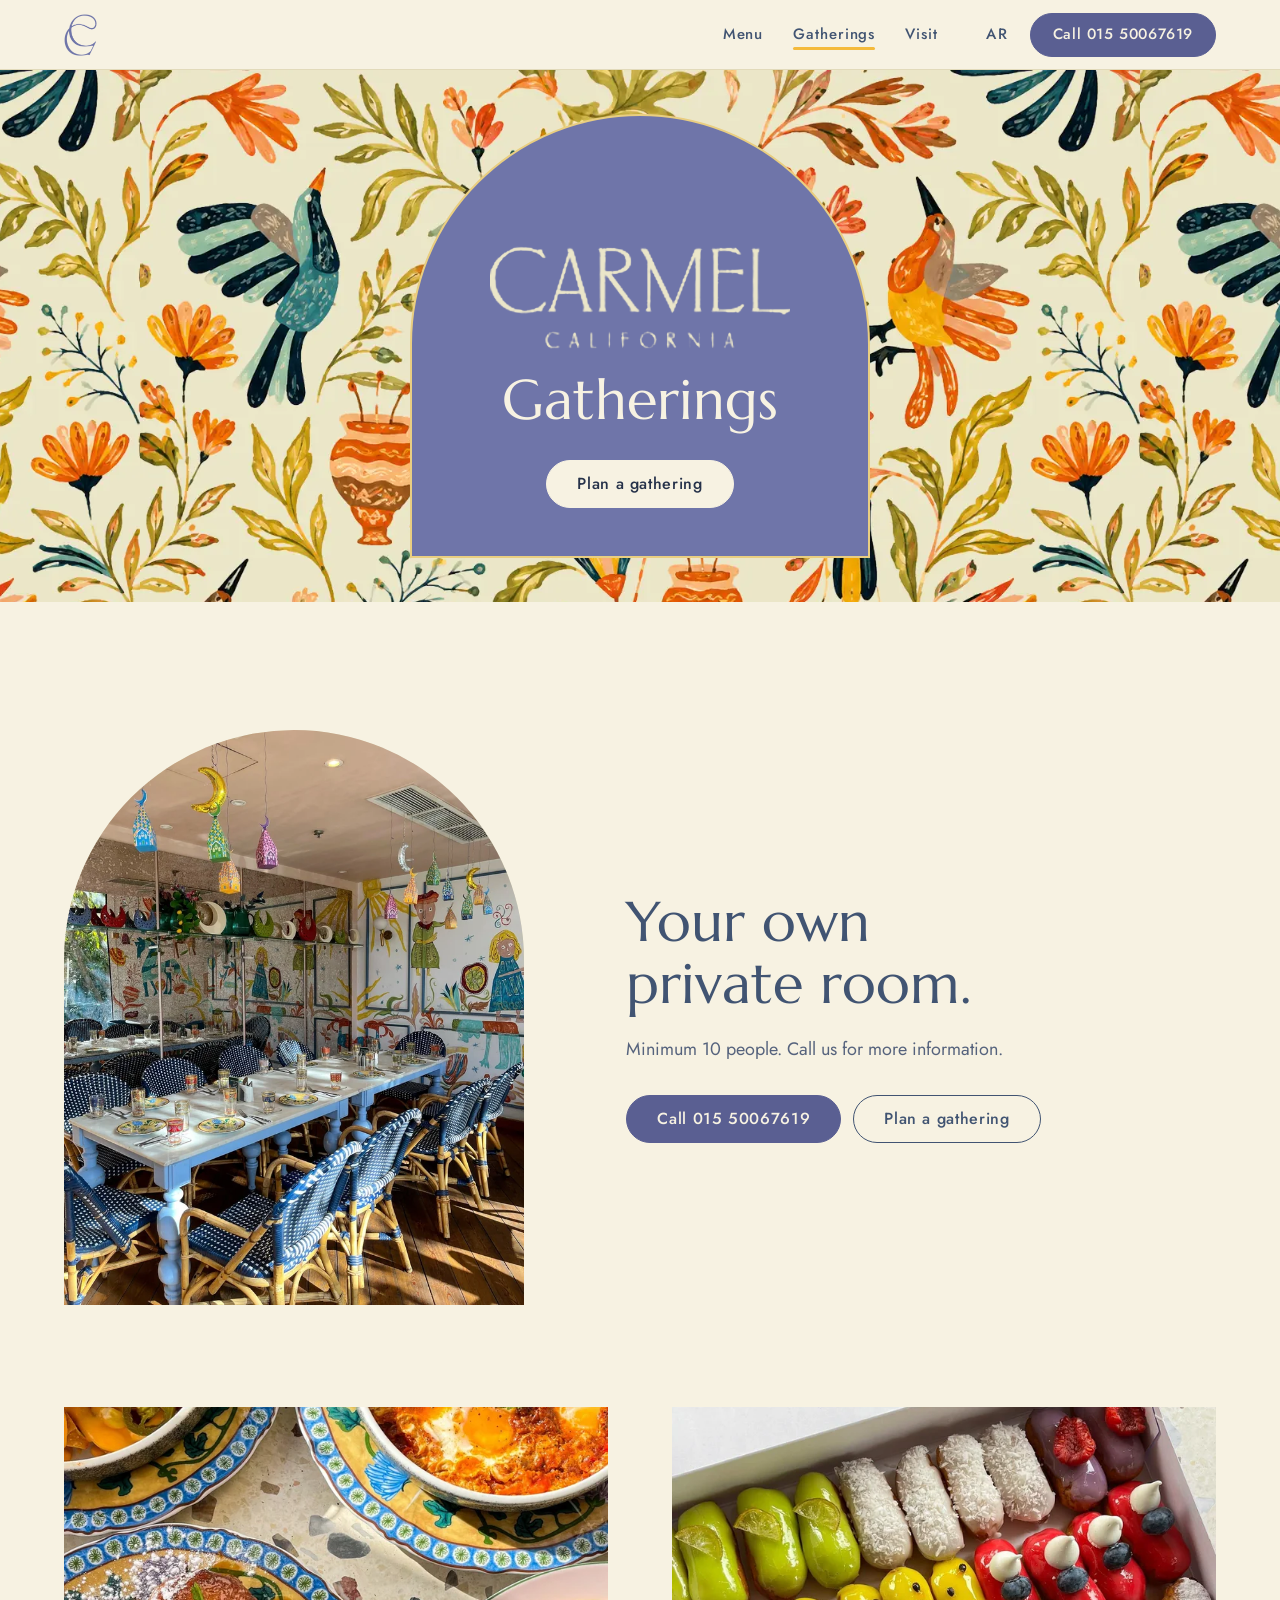
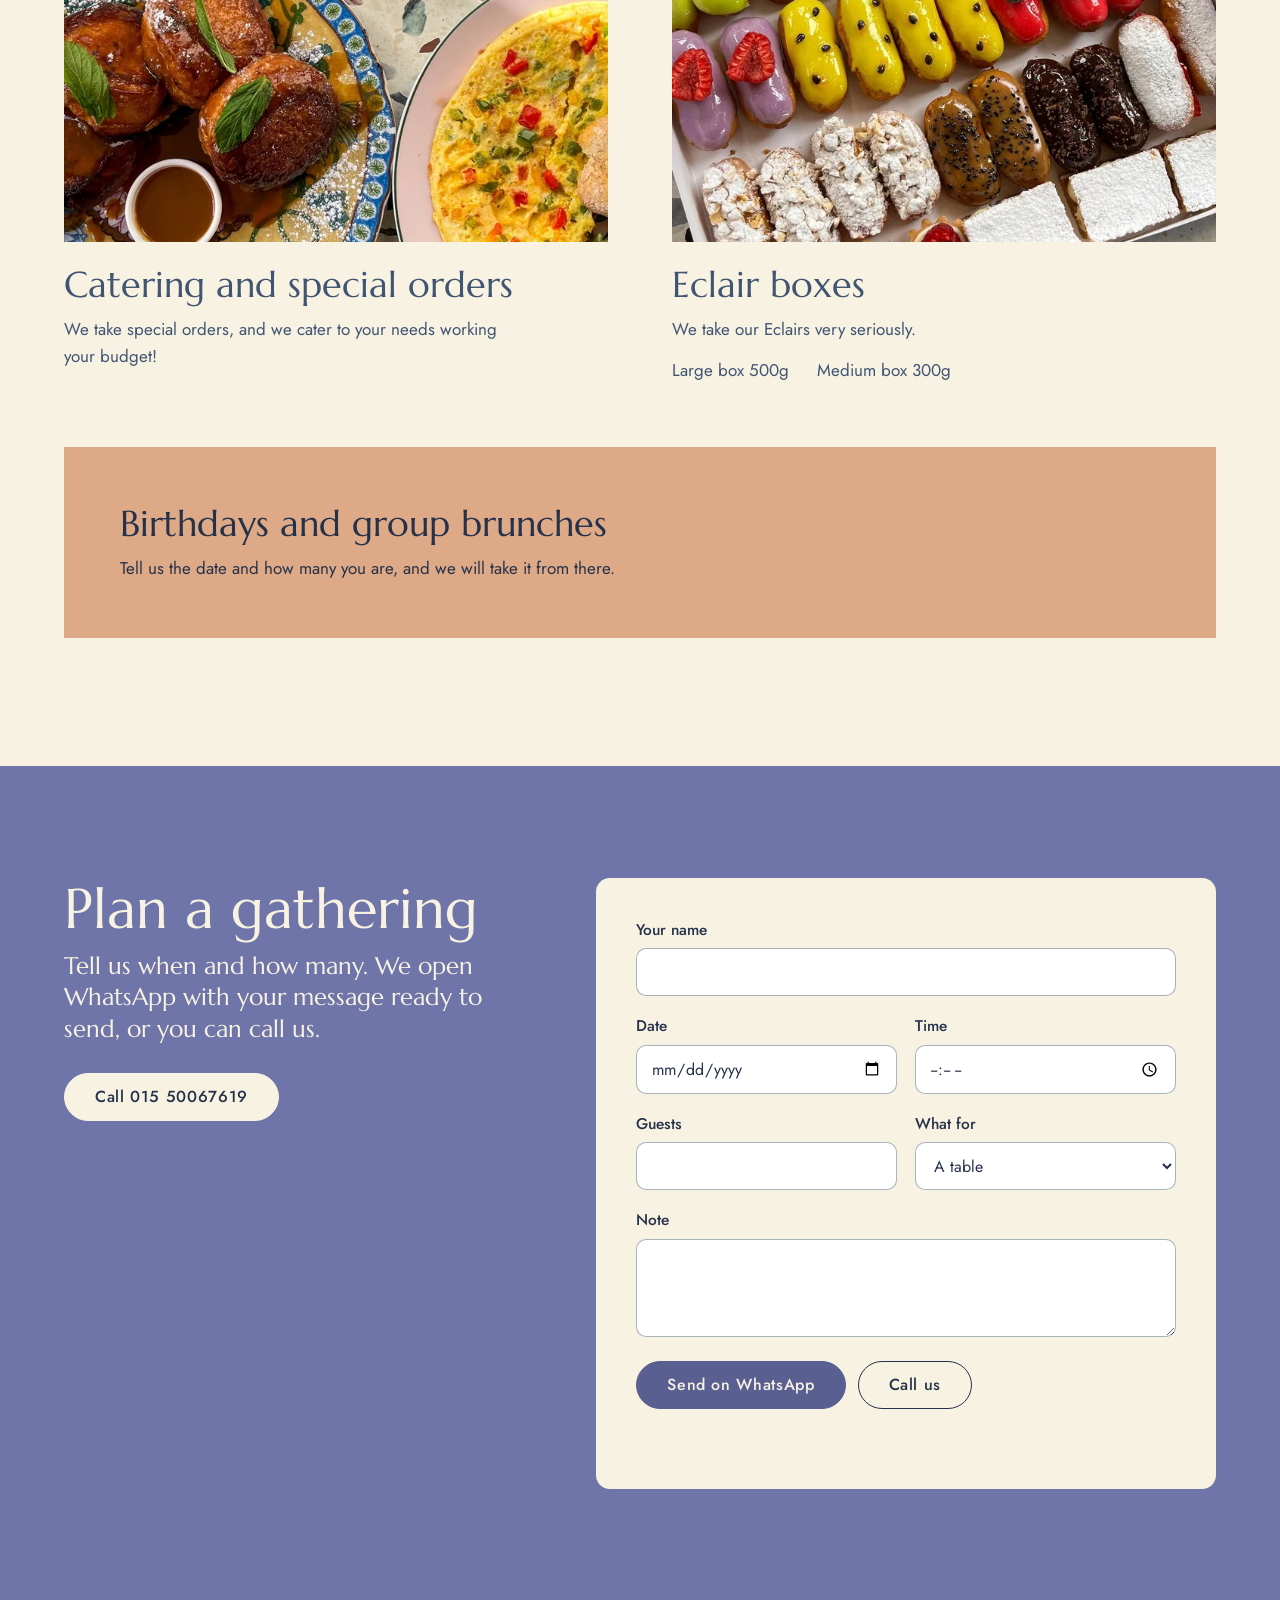
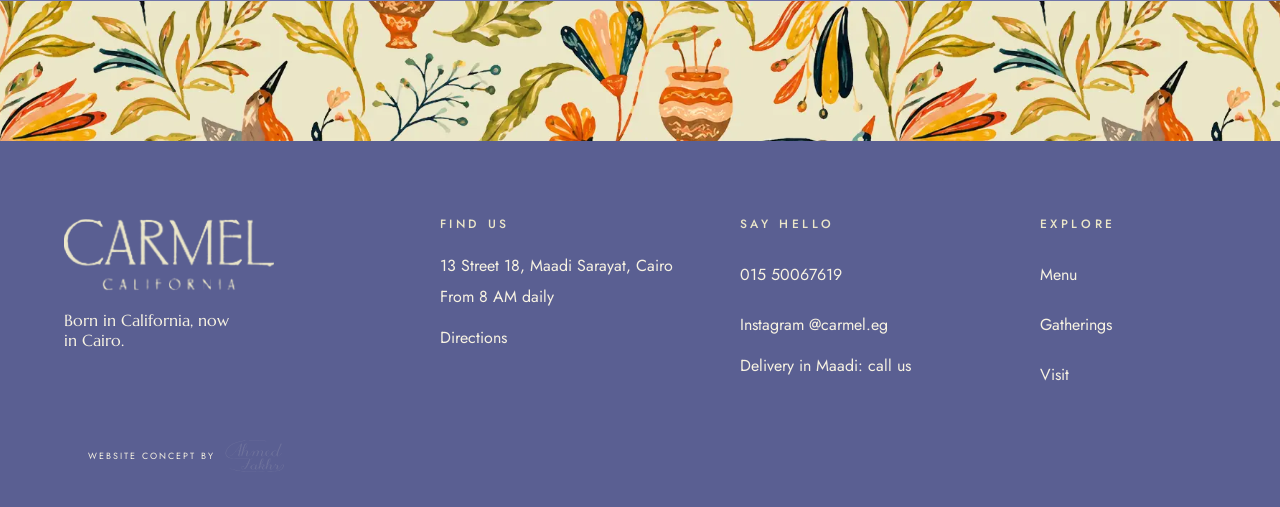
==== commit 7214d1a4: "Load first screen before showing; hero fits every screen Co-Authored-By: Claude Opus 5.5 <noreply@an" ====
--- a/gatherings.html
+++ b/gatherings.html
@@ -19,12 +19,21 @@
 <link rel="icon" href="icon.png" type="image/png">
 <link rel="apple-touch-icon" href="apple-touch-icon.png">
 <link rel="preload" href="fonts/jost-35841f.woff2" as="font" type="font/woff2" crossorigin><link rel="preload" href="fonts/marcellus-9d4869.woff2" as="font" type="font/woff2" crossorigin>
-<style>html.fl body{opacity:0}body{transition:opacity .25s ease}</style>
-<script>(function(){var h=document.documentElement;h.classList.add('fl');var d=function(){h.classList.remove('fl')};setTimeout(d,1200);if(document.fonts&&document.fonts.load){Promise.all([document.fonts.load('400 1em Marcellus'),document.fonts.load('400 1em Jost'),document.fonts.load('500 1em Jost')]).then(d,d)}else d()})();</script>
-<link rel="stylesheet" href="fonts.css?v=1">
-<link rel="stylesheet" href="style.css?v=1">
+<link rel="preload" as="image" href="img/wordmark-cream.png" fetchpriority="high">
+<style>html.fl body>*:not(#cover){opacity:0}body{transition:opacity .25s ease}</style>
+<script>(function(){var h=document.documentElement,fin=0,fd=0;h.classList.add('fl','hold');
+function fonts(){if(fd)return;fd=1;h.classList.remove('fl')}
+function show(){if(fin)return;fin=1;fonts();h.classList.add('ready');setTimeout(function(){h.classList.remove('hold','ready')},500)}
+setTimeout(fonts,1200);setTimeout(show,3000);
+function start(){var f=document.fonts&&document.fonts.load?Promise.all([document.fonts.load('400 1em Marcellus'),document.fonts.load('400 1em Jost'),document.fonts.load('500 1em Jost')]).then(fonts,fonts).then(function(){return document.fonts.ready}):Promise.resolve();
+var im=[].slice.call(document.querySelectorAll('img[data-first]')).map(function(i){return i.decode?i.decode().catch(function(){}):Promise.resolve()});
+Promise.all([f].concat(im)).then(show,show)}
+if(document.readyState==='loading')document.addEventListener('DOMContentLoaded',start);else start()})();</script>
+<link rel="stylesheet" href="fonts.css?v=2">
+<link rel="stylesheet" href="style.css?v=2">
 </head>
 <body>
+<div id="cover" aria-hidden="true"><img src="img/wordmark-cream.png" width="240" height="86" alt="" data-first></div>
 <a class="skip" href="#main">Skip to content</a>
 <header class="hdr"><div class="hdr-in">
 <a class="brand" href="index.html" aria-label="Carmel California, home"><img src="img/monogram-periwinkle.png" width="33" height="42" alt=""></a>
@@ -42,7 +51,7 @@
 
 <main id="main">
 <div class="doorway on-peri"><div class="door">
-<div class="door-mark"><img src="img/wordmark-cream.png" width="864" height="308" alt="Carmel California"></div>
+<div class="door-mark"><img src="img/wordmark-cream.png" width="864" height="308" alt="Carmel California" data-first></div>
 <h1 class="door-title">Gatherings</h1>
 <a class="btn btn--paper" href="#plan">Plan a gathering</a></div></div>
 
@@ -92,6 +101,6 @@
 <p class="credit"><a class="sig" href="https://ahmedfakhr1.github.io/" rel="noopener" title="Website concept by Ahmed Fakhreldin"><span class="sig-by">Website concept by</span><span class="sr">Ahmed Fakhreldin</span><svg viewBox="-16 -123 301 172" aria-hidden="true" focusable="false"><defs><mask id="sig-pen" maskUnits="userSpaceOnUse" x="-80" y="-180" width="760" height="300"><g class="pen"><path pathLength="1" style="animation-delay:0.10s;animation-duration:0.32s" d="M8.2 -39l2 1.2 1.2 0.4 1.4 0.1 1.6-0.3 1.7-0.7 2-1.2 5.2-4.7 7-8 8.4-10.2 8.6-11 16.8-22.7 1.8-2 0.9-0.2 -0.1 1.7 -1.2 6.4 -3.2 14.3 -2.4 10.5 -5.3 21.1 -0.4 2.1 -0.1 2.6 0.6 1.9 1.5 1 1.1 0.1 2.6-0.4 1.5-0.8 3.2-2.7 4.9-5.5"/><path pathLength="1" style="animation-delay:0.50s;animation-duration:0.05s" d="M35.4 -60.5l6.3-1.4 7.3-1 7-0.4 6.6 0.3"/><path pathLength="1" style="animation-delay:0.64s;animation-duration:0.51s" d="M70.1 -51.5l11.6-15.7 6.3-9.3 3.1-5.2 2.8-6.3 1.6-5.6 0-2.1 -0.4-1.7 -0.8-1.3 -1.4-0.5 -1.9 0.2 -2.2 1.1 -2 1.6 -1.7 2 -1.4 2.5 -1.4 3.4 -3.2 9.4 -3.6 12.8 -3.9 16.2 -1.6 7.5 -0.3 2.9 5.3-10.1 4.2-5.8 2.6-3.1 2.5-2.3 2.4-1.4 2.3-0.9 2.3-0.4 2.3 0 1.8 0.4 1.3 0.9 0.9 1.3 0.4 1.7 -0.1 2.1 -0.5 2.6 -3.4 9.2 -0.6 2.6 0 2.1 0.4 1.7 0.8 1.3 1.1 0.9 1.1 0.4 1.2 0 1.6-0.4 4.3-2 3.2-2.3 3.7-4.3 10.3-13.2 2.5-2.3 2.5-1.4 2-0.6 1.5 0.3 1.1 1 0.6 1.2 0.1 1.1 -0.3 1.6 -3.8 11.2 -4.2 10.1"/><path pathLength="1" style="animation-delay:1.22s;animation-duration:0.12s" d="M127 -45.5l4.4-6.9 2.3-3.1 2.6-3.1 2.5-2.3 2.4-1.4 2.4-0.9 2.3-0.4 2.2 0 1.8 0.4 1.4 0.9 0.8 1.1 0.5 1.2 0 1.1 -3 9.6 -5.3 12.9"/><path pathLength="1" style="animation-delay:1.42s;animation-duration:0.17s" d="M148.2 -45.5l4.4-6.9 4.9-6.2 2.5-2.3 2.4-1.4 2.4-0.9 2.3-0.4 2.2 0 1.8 0.4 1.4 0.9 0.8 1.3 0.4 1.7 0 2.1 -0.6 2.6 -3.4 9.2 -0.5 2.6 -0.1 2.1 0.4 1.7 0.9 1.3 1 0.9 1.1 0.4 1.2 0 1.6-0.4 4.3-2 1.8-1.2 1.4-1.1 1.6-1.7 6.9-8.7"/><path pathLength="1" style="animation-delay:1.67s;animation-duration:0.18s" d="M193.4 -42.4l6.3-3.2 1.5-1.2 2.6-3 2.4-4.4 0.7-2.2 0.2-2.3 -0.3-1.8 -0.7-1.4 -1-1 -1.1-0.6 -2.6 0.1 -4.2 1.9 -2 1.6 -1.6 1.9 -1.2 2.5 -0.9 2.8 -0.5 6.4 0.5 2.7 0.9 2.3 1.4 1.8 1.8 1.4 2.2 1 2.2 0.6 2.3 0.1 2.3-0.2 4.6-1.8 3.5-2.3 1.4-1.4 7.5-9.4"/><path pathLength="1" style="animation-delay:1.93s;animation-duration:0.43s" d="M249.1 -54.5l-1.7-4.2 -1.3-1.8 -1.9-1.4 -2.2-1 -2.2-0.6 -4.5 0.1 -4.7 1.8 -3.5 2.3 -2.6 3 -2.4 4.4 -0.7 2.3 -0.2 2.3 0.2 2.2 0.6 2.3 1.1 2.1 1.5 1.7 2 1.3 2.2 0.9 2.2 0.4 2.3 0 2.3-0.4 2.4-0.9 2.3-1.3 1.8-1.7 1.5-2.1 3.3-6.8 20.5-46.9 -13.8 32.1 -1.4 4 -1.7 5.3 -2.2 9.4 -0.3 3.4 0.1 2.5 0.7 1.7 2.1 1.6 2.6-0.1 4.2-1.8 3.5-2.3 1.4-1.4 7.5-9.4"/><path pathLength="1" style="animation-delay:2.43s;animation-duration:0.74s" d="M193.3 -110.5l-6.7-2.7 -5.3-1.3 -7.1-1.1 -8.9-0.8 -11.2-0.6 -13.4-0.3 -14.7 0.2 -15.2 0.6 -15.7 1.1 -15.1 1.8 -14.3 2.4 -13.4 3 -11.9 3.4 -10.6 4 -9.5 4.7 -8.4 5.5 -7.4 6.4 -6 6.9 -4.7 7.5 -3.3 7.4 -2 6.2 -0.5 4.9 0.6 4.6 1.5 4.7 2.5 4.7 3.6 4 4.7 3 5.9 2.3 7.5 1.7 9.1 1.1 21.4 1.4 22.1 0.5 8.8 0 18.6-0.6 4.3 0.1 11.3 2 3.1 0.3 2.8-0.1 2.5-0.5 4.5-2"/><path pathLength="1" style="animation-delay:3.25s;animation-duration:0.19s" d="M109.7 -21.5l-7.4 18.7 -5 11.6 -2.4 4.9 -4.6 7.4 -2.2 2.7 -2.2 2 -2 1.5 -4.1 2.1 -2 0.5 -1.9 0.1 -2-0.2 -1.8-0.6 -1.8-1 -1.5-1.3 -1-1.7 -0.9-3.9 0-1.9 0.4-1.7 0.8-1.3 1-1 1.4-0.6 1.8-0.3 3.8 0.6 3.9 2"/><path pathLength="1" style="animation-delay:3.52s;animation-duration:0.04s" d="M89.3 1.7l23.2 0"/><path pathLength="1" style="animation-delay:3.64s;animation-duration:1.68s" d="M139.5 14.5l-1.4-3.5 -1.2-1.5 -1.6-1.2 -1.8-0.9 -1.9-0.5 -1.9-0.1 -4 0.9 -3.6 1.9 -2.4 2 -1.1 1.5 -2.1 3.7 -0.5 1.9 -0.2 2 0.7 3.8 0.9 1.8 1.3 1.5 1.7 1.1 3.8 1.1 1.9 0 4-1.1 1.9-1.1 1.6-1.5 1.2-1.8 5.8-12.4 1.1-1.8 -2.7 10.6 -0.4 3.1 0 2.5 0.4 1.6 0.9 1.1 0.9 0.6 0.9 0.2 2.6-0.6 3.7-1.8 2.6-2 1.5-1.7 11.1-14.5 8.7-12.5 2.9-4.7 3.4-7.8 0.6-2.3 0.2-2 -0.2-1.5 -0.6-1.2 -1-0.8 -1.5 0 -1.9 0.8 -1.8 1.2 -1.4 1.5 -1.3 2 -2.5 6 -2.8 9 -3.1 11.8 -3.3 14.2 -0.6 3.8 0.5-0.3 1.2-2.8 2.4-4.4 5.4-7.5 2.2-2.2 2.1-1.4 2-0.9 2-0.5 1.9-0.1 1.7 0.3 1.2 0.6 0.9 0.9 0.5 1.4 0 1.6 -0.4 1.9 -1.1 1.4 -1.8 1.1 -2.2 0.7 -2.6 0.4 -2.7 0.1 -1.1 0.3 2.3 2 1.3 1.9 2.3 6.7 0.9 1.1 0.9 0.6 1 0.2 1.1-0.1 1.5-0.5 3.6-1.8 1.5-1 2.6-2.7 8.6-11.1 5.5-7.5 7.5-11 3.6-7.3 1.6-4.9 0.2-2 -0.2-1.5 -0.6-1.2 -1.1-0.8 -1.4 0 -1.9 0.8 -1.8 1.2 -1.5 1.5 -1.2 2 -1.2 2.7 -2.7 7.4 -3 10.4 -3.2 13.3 -2.3 11 0.6-0.3 2.4-5.2 2.6-4.2 4-5.3 2.1-2.2 2.1-1.4 2-0.9 2-0.5 2-0.1 1.6 0.3 1.3 0.6 0.9 0.9 0.4 1.4 0.1 1.6 -0.3 2.1 -0.7 2.4 -2.2 5.4 -0.7 4.3 0.2 1.5 0.6 1.2 0.8 0.9 1 0.5 2.2-0.1 1.6-0.6 3.6-1.9 2.5-2.2 8.2-10.4 6.4-9 0.5 0 -0.1 1.4 0.6 1.5 1.8 0.7 2.6 0.1 2.2 0.4 1.4 0.7 0.7 1.1 0.3 1.5 0 1.8 -1.3 4.7 -2 4.9 -0.4 2.4 1.1 2 0.9 0.7 1 0.4 1 0 3.1-1.1 3.5-2 1.1-0.9 3.2-3.6 7.8-10.4 3.6-3.6 1.8-1.2 1.7-0.5 1.7 0 1.3 0.6 0.8 1.3 0.4 1.8 -0.2 2.4 -0.9 2.8 -1.6 3.5 -2.6 4.3 -3.6 4.8 -4.6 4 -5.8 2.9 -7.4 2.1 -9.5 1.7 -11.8 1.3 -12 1 -22.3 1.3 -15 0.3 -19.5 0 -41.7-0.7 -17.8-0.7 -16-0.9 -14.4-1.1 -12.7-1.3 -11.4-1.6 -10.4-1.7 -9.1-1.9 -8.1-2.1 -14.5-4.8"/></g></mask><g id="sig-ink"><path d="M7.8 -38.4l0 0.5 0.6 0.6 1.4-2.2 -0.7-0.3 -0.5 0.2zM8.2 -37.5l1 0.5 1.5 0.3 0.5-1.7 -1.6-1.2zM10.2 -36.7l3.2-0.1 -0.2-1.2 -1.3-0.1 -1-0.5zM12.8 -36.7l1.7-0.3 1.9-0.8 -0.6-1 -1.6 0.6 -1.4 0.2zM15.8 -37.5l2.6-1.5 1.6-1.2 -0.8-0.9 -2.1 1.5 -1.8 1zM19.2 -39.5l2.5-2.3 3.1-3.2 -0.9-0.8 -5.5 5.3zM23.7 -43.8l7.1-8.1 -0.9-0.7 -7.1 8zM29.5 -50.4l8.2-9.9 -0.9-0.7 -8.2 9.9zM36.3 -58.5l8.6-10.8 -1-0.8 -8.6 10.8zM43.4 -67.5l8.5-11 -1-0.7 -8.4 11zM50.5 -76.7l7.5-10.3 -1-0.7 -7.4 10.2zM56.9 -85.3l6.1-8.4 -1-0.7 -6.1 8.4zM62.1 -92.5l4.3-5.5 -0.9-0.7 -4.4 5.5zM65.9 -97.3l1.7-2.3 -0.6-0.6 -2 2.1zM66.1 -100.2l-0.9 0.2 -0.8 1.5 5.2 0.9 -0.3-1.8 -0.8-0.4zM64.6 -99l-0.7 1.9 -0.5 2.7 5.7 1.2 0.5-2.9 0-2.1zM63.5 -95.4l-1.5 7.5 5.7 1.3 1.6-7.7zM62.3 -89.4l-2.1 9.5 5.7 1.3 2.1-9.5zM60.6 -81.6l-2.3 10.3 5.6 1.3 2.4-10.3zM58.7 -73l-2.5 10.4 5.6 1.4 2.5-10.5zM56.6 -64.3l-2.4 9.9 5.6 1.4 2.4-10zM54.6 -55.9l-2 8 5.5 1.4 2.1-8.1zM52.9 -49.1l-1.4 5.7 5.7 1.1 1.2-5.4zM51.6 -44.1l-0.5 3.7 5.9 0 0.3-2.5zM51.1 -41l0.1 1.7 0.6 1.6 5.1-1.7 0.1-1.3zM51.5 -38.2l1 1.4 1.6 0.8 2.9-3.5zM53.5 -36.2l1.1 0.3 1.8 0 0.3-1.5 -0.5-0.7 0.1-0.7zM56 -35.9l2.6-0.2 -0.2-1.2 -1.1 0.1 -0.8-0.4zM58.1 -36l1.5-0.3 1.5-0.7 -0.5-1 -1.4 0.6 -1.2 0.2zM60.6 -36.7l3.3-2.3 -0.8-0.9 -3 2.1zM63.3 -38.5l3.5-3.3 -0.9-0.9 -3.3 3.3zM66.2 -41.2l3-3.6 -0.8-0.7 -3.1 3.5zM68.8 -44.4l1-1.4 -0.7-0.4 -1.1 1.1z"/><path d="M35.4 -60.1l3.1-0.5 -0.3-1.2 -2.9 0.9zM37.6 -60.4l6.6-1.3 -0.2-1.2 -6.6 1.3zM43 -61.5l7.3-1 -0.1-1.2 -7.4 1zM49 -62.3l7-0.4 0-1.3 -7.1 0.5zM55 -62.7l5.7 0.2 0.1-1.2 -5.9-0.2zM60 -62.5l1.8 0.1 0.8-0.2 -0.1-0.9 -2.5-0.3z"/><path d="M70.4 -51.3l2.4-2.9 -0.9-0.6 -2.1 3.1zM72.1 -53.3l5.3-6.9 -1-0.8 -5.2 7zM76.4 -58.8l7.1-10 -1-0.7 -7.1 9.9zM82.2 -66.9l6.3-9.2 -1-0.7 -6.3 9.2zM87.7 -75l3.4-5.5 -1-0.6 -3.4 5.5zM90.7 -79.7l2.9-5.9 -1.2-0.4 -2.8 5.7zM93.1 -84.4l2.4-6.4 -1.1-0.4 -2.4 6.2zM95.2 -89.9l0.7-2.7 0.3-2.4 -1.2 0 -0.2 2.1 -0.7 2.7zM96.2 -94.3l-0.1-2.1 -0.7-1.8 -1 0.6 0.5 1.4 0 1.8zM95.7 -97.6l-1-1.5 -1.7-0.8 -0.1 1.3 1 0.4 0.7 1zM93.6 -99.8l-2-0.2 -2.6 0.6 1.1 2.2 1.8-1.1 1.3-0.2zM89.9 -99.6l-2.7 1 -2.6 1.6 3.1 2.6 1.2-1.8 1.8-1.5zM85.4 -97.6l-2.2 2 -1.8 2.7 4.6 2.3 2.1-4.4zM82 -93.9l-1.7 3.3 -1.7 4.1 5.2 1.8 2.6-6.9zM79.2 -88l-3.4 10.1 5.4 1.6 3.1-9.8zM76.4 -79.8l-3.7 12.9 5.6 1.4 3.4-12.7zM73.4 -69.3l-3.9 15.7 5.6 1.3 3.8-15.5zM70.1 -56.4l-1.2 5.8 -1.8 9.9 4.6 1.1 4.1-15.5zM67.4 -42.6l-0.6 4.7 0.1 0.8 0.5 0.5 2.3 0.5 0.6-0.3 0.9-1.8 1-3.3zM68.9 -36.2l1.4-2.9 -0.9-0.5 -1.2 3.1zM69.9 -38.3l2.8-6.1 -1-0.5 -2.7 6.2zM72.2 -43.4l2.8-5.2 -1-0.6 -2.8 5.4zM74.6 -47.8l3.5-5.2 -1-0.7 -3.5 5.3zM77.4 -52l4.8-6.2 -0.9-0.8 -4.9 6.3zM81.4 -57.3l2.4-2.5 2.4-1.6 -0.6-1.1 -2.6 1.8 -2.6 2.6zM85.4 -61l2.3-1.1 2.2-0.7 -0.2-1.2 -2.5 0.8 -2.5 1.2zM89.2 -62.6l2.2-0.4 2.1 0.1 0.1-1.4 -2.3 0.1 -2.4 0.4zM92.8 -63l1.8 0.6 0.8 1 1.8-2.5 -1.4-0.3 -2.9-0.1zM95.2 -61.8l0.2 0.8 -0.2 1.2 5.2-1.5 -1.7-1.9 -2.2-0.9zM95.2 -60l-0.2 2.4 5.8 0.8 0.1-2.8 -1-2.4zM95 -58.2l-0.9 4.6 5.2 1.8 1.1-3.1 0.5-2.9zM94.4 -54.6l-2.4 6.4 5.2 1.8 2.5-6.4zM92.4 -49.3l-1.2 3.2 -0.7 2.9 5.9 0.8 0.3-2.2 0.8-2.8zM90.7 -44.1l-0.3 2.8 0.6 2.6 5.2-1.5 0.2-2.9zM90.6 -39.6l1.3 2.3 1.9 1.3 2.3-2.7 -0.1-0.7 0.2-1.2zM93.2 -36.3l1.8 0.6 1.6 0.1 0.3-1.6 -0.5-0.8 -0.4-1.1zM96.1 -35.6l3-0.5 -0.3-1.1 -1.3 0.2 -0.8-0.4zM98.6 -35.9l4.1-1.6 -0.5-1.1 -3.9 1.5zM101.9 -37.1l4.1-2.4 -0.7-1 -3.9 2.3zM105.5 -39.1l3-2.6 -0.9-0.9 -2.8 2.5zM108 -41.2l4.1-4.8 -1-0.8 -4 4.8zM111.2 -45l5.2-6.7 -0.9-0.7 -5.2 6.7zM115.6 -50.6l5.2-6.7 -1-0.8 -5.2 6.8zM119.9 -56.2l2.5-2.8 2.4-2 -0.7-1 -2.5 2.1 -2.6 2.9zM124 -60.4l2.3-1.4 1.9-0.3 -0.2-1.5 -2.2 0.7 -2.5 1.5zM127.6 -62.2l0.6 0.1 0.7 0.4 0 1 2.9-2.5 -1.5-0.6 -0.8-0.1 -2.2 0.5zM129 -61.1l-0.4 1.7 5.5-1.2 -1.1-1.8 -1.9-1.1zM128.7 -59.6l-0.3 1.2 5.5 1.4 0.5-2.2 -0.6-2.1zM128.5 -59l-1.7 5.8 5.2 1.8 2.1-6.4zM127.2 -54.5l-2.7 8.4 4.6 1.8 3.4-8.5zM124.9 -47.4l-2.5 7.2 3.9 1.7 3.4-7.1zM122.8 -41.2l-0.8 2.6 -0.2 1.5 2.7 1.2 1-1.1 1.3-2.5zM121.7 -37.5l0.4 0.7 2 0.9 0.7-0.2z"/><path d="M127.4 -45.3l1.3-1.8 -1-0.7 -1 2.2zM128.4 -46.6l2.8-4.5 -1-0.7 -2.8 4.6zM130.6 -50.2l4.5-6 -1-0.8 -4.5 6.1zM134.2 -55.1l2.5-3.1 2.5-2.2 -0.8-1 -2.5 2.4 -2.7 3.1zM138.4 -59.8l2.3-1.6 2.3-1 -0.4-1.1 -2.5 1 -2.5 1.8zM142.2 -62.1l2.3-0.7 2.2-0.2 -0.1-1.3 -2.4 0.3 -2.4 0.8zM145.9 -63l2.1 0.1 1.5 0.8 0.8-2.1 -4.5 0zM149.1 -62.4l0.8 1 0.2 1.1 3.6-2.5 -1.9-1.1 -2.2-0.4zM150 -60.6l-0.2 1.2 5.7-0.5 -0.8-2 -1.6-1.3zM149.8 -59.4l-0.4 1.7 5.5 1.6 0.6-2.4 -0.2-2.1zM149.6 -58.4l-2.1 6.7 5.2 1.9 2.4-7.2zM148 -53.2l-3 8.3 5 2 3.2-8.5zM145.5 -46.2l-2.5 6.7 4.5 2 1-1.8 2.1-4.9zM143.2 -40.4l-0.5 2.3 0.1 0.9 2.5 1.3 0.6 0.1 0.4-0.2 1.7-2.3z"/><path d="M148.6 -45.3l1.3-1.9 -0.9-0.5 -1.1 2.1zM149.6 -46.6l2.9-4.5 -1-0.7 -2.9 4.6zM151.9 -50.2l4.4-6 -1-0.8 -4.5 6.1zM155.4 -55.1l2.6-3.1 2.4-2.2 -0.8-1 -2.5 2.4 -2.7 3.1zM159.6 -59.8l2.3-1.6 2.3-1 -0.4-1.1 -2.5 1 -2.5 1.8zM163.4 -62.1l2.3-0.7 2.2-0.2 -0.1-1.3 -2.4 0.3 -2.4 0.8zM167.2 -63l2 0.1 1.5 0.8 0.9-2.1 -4.6 0zM170.3 -62.4l0.8 1 0 1.1 4-2.4 -2.1-1.2 -2.2-0.4zM171.1 -60.6l-0.3 2 5.9-0.1 -0.6-2.6 -0.4-0.7 -1.2-1.2zM170.8 -59.1l-0.4 3.7 5.4 1.5 0.8-2.9 0-2.8zM170.5 -56.2l-0.6 2.6 -1.2 3.1 5 2.1 2.5-6.5zM169.2 -51.6l-2.5 6.5 5.6 1.3 0.7-2.6 1.2-3.1zM167 -46.1l-0.7 2.9 -0.1 2.8 5.8-0.5 0.5-3.7zM166.1 -41.3l0.6 2.6 1.6 2 3.5-2.7 0.2-2zM167.7 -37.3l1.3 1 2.3 0.7 1-2.1 -0.4-1 -0.1-1zM170.8 -35.7l1.6 0.1 1.4-0.2 -0.2-1.2 -0.9-0.2 -0.6-0.8zM173.3 -35.7l3.6-1.1 -0.5-1.1 -1.8 0.7 -1.4 0.2zM176.2 -36.5l4.4-2.2 -0.6-1 -4.3 2.1zM179.9 -38.3l3.4-2.4 -0.9-0.8 -3.1 2.1zM182.8 -40.3l3.4-3.7 -0.9-0.8 -3.3 3.6zM185.5 -43.2l4.6-5.9 -0.9-0.6 -4.6 5.7zM189.4 -48.2l2.2-3.1 -0.6-0.4 -0.2 0.1 -2.3 2.7z"/><path d="M193.6 -42.1l2.1-0.8 -0.5-1 -2 1.1zM195.1 -42.7l4.3-2.1 -0.6-1 -4.2 2.2zM198.7 -44.4l3.3-2.3 -0.8-0.9 -3.1 2.2zM201.6 -46.3l2.7-3.1 -1-0.7 -2.5 2.9zM203.8 -48.8l2.7-4.4 -1.1-0.5 -2.5 4.2zM206.1 -52.4l1-2.3 0.5-2.4 -1.2-0.2 -0.5 2.2 -0.9 2.2zM207.5 -56.3l0.2-2.4 -0.3-2 -1.1 0.4 0.2 1.6 -0.2 2.1zM207.6 -60l-0.6-1.8 -1.2-1.3 -0.8 0.9 0.9 1 0.5 1.4zM206.2 -62.7l-1.1-1 -1.3-0.5 -0.3 1.2 0.9 0.4 1 0.7zM204.2 -64.1l-1.3-0.2 -1.7 0.1 0.5 1.7 1.2-0.5 0.9 0.1zM201.8 -64.3l-4.4 1.2 1.2 2.3 3.6-1.9zM198.3 -63.4l-2.7 1.1 -2.5 1.6 3.1 2.7 1.2-1.8 1.9-1.4zM193.9 -61.3l-2.2 2.1 -1.8 2.7 5 1.9 0.7-2.1 0.9-1.9zM190.4 -57.5l-1.4 3.1 -0.8 3.5 5.9 0.7 1-5.1zM188.4 -52.1l-0.4 3.7 0.2 3.4 5.8-0.7 0.2-5.5zM188.1 -46.1l0.7 3.2 1.4 2.7 4.3-2.3 -0.5-4zM189.7 -41l1.9 2.3 2.5 1.5 1.7-2.6 -0.7-1 -0.7-2.3zM193.2 -37.7l2.6 1.1 2.5 0.6 0.5-1.7 -1.9-1.1 -1.5-1.5zM197.5 -36.2l2.4 0.4 2.4 0.1 -0.1-1.3 -2.1-0.2 -2-0.8zM201.5 -35.7l2.4-0.2 2.4-0.6 -0.4-1.1 -2.2 0.5 -2.2 0.1zM205.5 -36.2l2.4-0.9 2.3-1.2 -0.6-1.1 -2.2 1.2 -2.2 0.8zM209.5 -37.9l3.6-2.4 -0.8-0.9 -3.3 2.2zM212.6 -39.9l3.2-3.3 -0.9-0.8 -3 3.2zM215.2 -42.4l4.5-5.8 -0.9-0.7 -4.5 5.7zM219 -47.2l2.8-3.9 -0.7-0.5 -3 3.7zM221.6 -50.8l0.3-0.5 -0.6-0.4 -0.4 0.3z"/><path d="M249.5 -54.7l-0.6-2 -1.1 0.4 1 1.9zM249.1 -56.2l-1.1-2.8 -1-1.3 -0.9 0.7 0.8 1.2 1.2 2.6zM247.5 -59.7l-1.6-1.8 -2.1-1.4 -0.6 1.1 1.9 1.2 1.4 1.6zM244.5 -62.5l-2.3-1 -2.3-0.6 -0.2 1.2 2.1 0.5 2.1 1zM240.7 -64l-2.4-0.3 -2.4 0.1 0.2 1.4 2.2-0.2 2.1 0.2zM236.7 -64.3l-2.4 0.3 -2.6 0.7 0.9 2 2.1-1.1 2.2-0.5zM232.6 -63.6l-4.8 2 1.6 2.4 3.9-2.5zM228.5 -62l-3.7 2.2 2.8 2.6 0.9-1.2 1.4-1.2zM225.4 -60.2l-1.7 1.4 -1.6 1.9 3.9 2.5 1.9-3.2zM222.6 -57.6l-1.6 2.2 -1.4 2.5 5 2 1.8-4.1zM220 -53.7l-1.2 2.6 -0.5 2.8 5.9 0.4 0.6-3.7zM218.4 -49.2l-0.1 2.8 0.5 2.8 5.5-1.4 -0.1-3.5zM218.5 -44.6l1 2.7 1.7 2.5 3.8-2.6 -0.7-3.6zM220.6 -40.2l2.1 2 2.5 1.3 1.4-2.3 -1.2-1.6 -0.6-1.7zM224.4 -37.2l2.5 0.8 2.5 0.5 0.3-1.5 -1.9-1 -1.7-1.4zM228.6 -36l2.4 0.3 2.4-0.1 -0.1-1.2 -2.2-0.1 -2-0.6zM232.6 -35.7l2.4-0.3 2.4-0.8 -0.4-1.1 -2.3 0.7 -2.2 0.2zM236.6 -36.5l2.5-1 2.2-1.5 -0.8-1 -2 1.4 -2.3 1zM240.6 -38.5l2-1.8 1.6-2.2 -1.1-0.6 -1.4 2 -1.8 1.6zM243.7 -41.7l2.3-4.6 5.1-11.4 -1.1-0.5 -5.1 11.4 -2.3 4.4zM249.1 -53.2l14.7-33.8 -1-0.4 -14.8 33.7zM261.6 -81.9l7.3-17.1 0.3-0.8 -0.7-0.4 -7.9 17.9zM267.8 -100.4l-0.8 0.1 -1.5 2 4.5 1.9 0.4-2.5 -0.5-0.7zM265.9 -99l-2.8 5.8 4.9 2.1 1.4-3.4 0.8-2.7zM263.6 -94.4l-3.5 8.1 4.9 2.1 3.5-8.1zM260.8 -87.8l-3.7 8.5 4.9 2.1 3.7-8.5zM257.7 -80.6l-3.2 7.5 4.9 2.1 3.2-7.5zM255 -74.2l-2.6 5.9 4.8 2.2 2.7-6zM252.8 -69.2l-2.8 6.4 5.3 1.8 2.3-6zM250.6 -64.1l-3.3 10 5.5 1.5 2.9-9.7zM247.8 -55.9l-2.4 9.7 5.8 0.9 0.8-4 1.2-5zM245.7 -47.6l-0.6 4 0.1 3.4 5.7-0.6 0.5-5.7zM245 -41.3l0.4 2.1 0.4 0.9 1.2 1.6 0.7 0.4 2.9-2.8 0.3-2.4zM247 -36.7l1.3 0.7 2.3 0.4 0.6-1.8 -0.4-0.9 -0.2-1.1zM250.1 -35.6l3-0.3 -0.3-1.2 -1.1 0 -0.7-0.6zM252.6 -35.8l3.8-1.3 -0.5-1.1 -3.5 1.2zM255.7 -36.8l4.3-2.3 -0.6-1 -4.2 2.2zM259.4 -38.7l3.1-2.5 -0.8-0.8 -2.9 2.3zM262 -40.7l3.8-4.3 -1-0.7 -3.6 4.2zM265 -44l4.4-5.8 -0.8-0.6 -4.5 5.6zM268.9 -49l1.5-2.3 -0.6-0.4 -0.2 0.1 -1.6 1.9z"/><path d="M193.5 -110.8l-3.1-1.5 -0.4 1 3.2 1.1zM191.3 -111.9l-4.6-1.9 -3.4-0.9 -0.2 1.2 3.3 0.8 4.5 1.7zM185.1 -114.2l-5.9-1.3 -7.6-1 -0.2 1.2 7.6 1 5.8 1.2zM174.3 -116.2l-8.9-0.8 -11.2-0.6 -0.1 1.2 11.2 0.6 8.9 0.8zM158.1 -117.4l-12.7-0.4 -14.4 0 0 1.2 14.4 0 12.7 0.4zM135.8 -117.9l-14.8 0.3 -15.5 0.8 0.1 1.2 15.4-0.8 14.8-0.3zM110.7 -117.1l-15.7 1.1 -15.1 1.8 0.2 1.2 15-1.8 15.7-1.1zM84.8 -114.9l-14.6 2.2 -13.7 2.8 0.3 1.3 13.7-2.9 14.5-2.1zM60.9 -110.9l-12.9 3.1 -11.6 3.6 0.5 1.4 11.5-3.7 12.8-3.1zM40.2 -105.4l-10.7 3.9 -9.6 4.7 0.8 1.4 9.3-4.7 10.6-4zM23 -98.5l-8.9 5.3 -7.9 6 1.3 1.5 7.5-6.1 8.7-5.3zM8.7 -89.3l-7.1 6.6 -4 4.7 -1.8 2.5 1.9 1.2 1.6-2.4 3.8-4.6 2.1-2.3 4.7-4.2zM-2.4 -78l-3.4 5 -1.5 2.6 -3.4 7.6 2.3 0.9 3.2-7.4 2.9-5 1.6-2.4zM-9.7 -65.2l-2.5 6.7 -1.1 5.6 2.6 0.2 0.9-5.1 2.3-6.4zM-13.1 -54.6l-0.2 1.7 0.1 3.2 1 4.9 2.4-0.7 -0.8-4.4 0.1-4.3zM-12.7 -46.4l1.7 4.9 2.7 4.9 1.8-1.3 -2.3-4.6 -1.4-4.5zM-9.3 -38.2l1 1.6 2.5 2.8 2.9 2.3 1.7 1.1 0.8-1.5 -2.8-2.1 -1.2-1.2 -2.9-4.2zM-2.9 -31.5l5.3 2.8 6.6 2 0.3-1.3 -6.3-2.1 -4.8-2.8zM6.6 -27.3l7.6 1.6 9.2 1.1 0.1-1.2 -9.1-1.2 -7.4-1.7zM20.2 -24.9l20.8 1.5 0-1.2 -20.7-1.5zM37.2 -23.6l22.9 0.9 0-1.3 -22.8-0.8zM56.4 -22.8l19.3 0.1 0-1.2 -19.2-0.1zM72.9 -22.7l14.5-0.3 -0.1-1.2 -14.4 0.3zM85.3 -23l10.5-0.3 0-1.2 -10.6 0.3zM94.3 -23.3l4.3 0.2 4 0.6 0.3-1.4 -4.2-0.5 -4.5-0.1zM101.3 -22.8l7.4 1.6 0.2-1.4 -7.4-1.6zM107.5 -21.4l3.4 0.4 3.1 0.1 0-1.2 -2.9-0.2 -3.3-0.5zM113 -20.9l2.9-0.1 2.6-0.6 -0.4-1.1 -2.3 0.5 -2.7 0.1zM117.6 -21.4l1.6-0.4 2.6-1.2 -0.5-1 -3.9 1.5zM121.2 -22.8l1.8-1 -0.5-0.6 -1.7 0.7z"/><path d="M108.6 -21.9l-0.6 0.1 -0.4 0.5 -2.5 4.8 4.5 1.8 1.5-5.3 0-0.6 -0.4-0.5zM105.9 -18.1l-5.2 12.2 5 2.1 1.7-4.4 2.8-8.3zM101.5 -8l-5 12.1 4.9 2.2 5.1-12.3zM97.3 2.2l-4.6 10.3 4.4 2.3 5.1-10.5zM93.4 11l-4.2 7.8 3.7 2.6 2.5-3.7 2.5-4.4zM89.8 17.7l-3.7 5.5 2.5 2.7 2.6-2.5 2.5-3.2zM86.6 22.5l-3.6 3.7 1.6 2.3 2.4-1.4 2.5-2zM83.6 25.6l-3.5 2.6 0.7 1.9 2.3-0.8 2.3-1.2zM80.7 27.9l-1.8 0.9 -1.8 0.5 0.1 1.3 2.1-0.2 2.3-0.5zM77.7 29.2l-1.8 0.2 -1.8-0.2 -0.3 1.2 2 0.2 2.1 0zM74.7 29.3l-1.8-0.5 -1.7-0.8 -0.6 1.1 1.9 0.9 2 0.5zM71.7 28.3l-1.5-1 -1.2-1.3 -1 0.7 1.4 1.5 1.8 1.2zM69.3 26.5l-0.9-1.6 -0.6-1.8 -1.2 0.3 0.6 2 1.2 1.8zM67.9 23.7l-0.4-1.8 0-1.8 -1.2-0.1 0 2 0.5 2.1zM67.5 20.7l0.1-1.8 0.5-1.4 -1.1-0.6 -0.6 1.7 -0.2 2.1zM67.9 17.9l0.7-1.2 0.9-0.8 -0.7-1 -1.2 1.1 -0.8 1.5zM69.1 16.1l1.1-0.6 1.5-0.3 -0.1-1.2 -1.8 0.4 -1.4 0.8zM71.2 15.3l1.7-0.1 1.7 0.4 0.4-1.6 -4 0.1zM74.1 15.4l3.3 1.5 1-1.9 -2-0.8 -2.1-0.3zM76.8 16.6l2.6 1.2 0.8-1.6 -2.4-1.5zM79.2 17.7l0.6-0.1 0.5-1 -0.3-0.6z"/><path d="M89.3 2.3l7.6 0 0-1.2 -7.6 0zM94.8 2.3l14.1 0 0-1.2 -14.1 0zM107.1 2.3l5.4 0 0-1.2 -5.4 0z"/><path d="M139.9 14.4l-0.5-1.8 -1 0.5 0.8 1.6zM139.6 13.1l-1-2.3 -0.8-1.2 -0.9 0.7 1.7 3.2zM138.2 10.1l-1.4-1.5 -1.8-1.2 -0.5 1.1 1.5 1 1.2 1.3zM135.6 7.7l-1.9-0.9 -2-0.5 -0.2 1.2 1.8 0.5 1.7 0.8zM132.4 6.5l-2-0.3 -2.1 0 0.2 1.4 1.8-0.2 1.8 0.2zM129 6.2l-2.2 0.2 -2.2 0.6 0.9 1.9 1.8-0.9 1.8-0.5zM125.4 6.7l-4.1 1.7 1.6 2.4 3.2-2.2zM121.9 8.1l-3.2 1.8 2.8 2.6 1.8-2.1zM119.2 9.5l-1.5 1.2 -1.4 1.6 3.9 2.6 1.5-2.7zM116.7 11.8l-1.4 1.8 -1.3 2.2 5.1 2 1.4-3.4zM114.4 15.1l-1 2.3 -0.5 2.4 5.9 0.4 0.4-3zM113 19l-0.2 2.5 0.5 2.4 5.6-1.3 -0.1-2.8zM113.1 23.1l0.9 2.3 1.5 2.2 3.8-2.5 -0.5-3zM114.9 27l2 1.7 2.2 1 1.4-2.3 -0.9-1.4 -0.4-1.4zM118.3 29.4l4.4 1.1 0.4-1.5 -1.7-0.8 -1.3-1.3zM122 30.4l4.2 0.2 -0.2-1.2 -1.8-0.1 -1.7-0.5zM125.5 30.6l2-0.2 2.1-0.7 -0.4-1.1 -1.9 0.6 -1.9 0.2zM128.9 30l2.1-0.9 1.9-1.3 -0.7-0.9 -1.7 1.1 -2 0.8zM132.3 28.3l1.7-1.6 1.4-1.9 -1.1-0.6 -1.2 1.7 -1.5 1.4zM135 25.5l3.2-6.4 -1.1-0.5 -3.1 6.2zM137.5 20.6l4.3-10 -1-0.4 -4.4 9.9zM141.2 12.1l2-5.1 -0.6-0.3 -0.2 0.2 -2.2 4.8zM141.8 6.5l-0.5 0.1 -0.3 0.3 -1.6 3.5 4.4 1.3 0.6-3.8 0-0.4 -0.4-0.3zM139.9 9.2l-3 8.6 5.3 1.2 1.9-8.5zM137.3 16.4l-1.1 4 -0.6 3.4 6 0.5 0.9-6.6zM135.8 22.7l-0.2 3.1 0.7 2.7 5-1.7 0.3-3.4zM136 27.6l0.8 1.6 0.7 0.7 1.7 0.7 1.9-2.4 -0.1-0.7 0.4-0.9zM138.7 30.5l1.6 0.3 1.3-0.1 0.2-1.4 -0.6-0.6 -0.2-0.9zM141.2 30.8l2.8-0.6 -0.4-1.2 -1.3 0.3 -0.8-0.2zM143.4 30.3l3.7-1.5 -0.5-1.1 -3.5 1.5zM146.5 29.1l3.3-2 -0.8-1 -3.1 1.9zM149.3 27.4l2.7-2.5 -1-0.8 -2.4 2.3zM151.4 25.5l3.8-4.6 -1-0.8 -3.6 4.6zM154.5 21.8l4.4-5.8 -1-0.7 -4.4 5.8zM158.2 17l4.6-6 -1-0.8 -4.6 6.1zM161.9 12.1l5.8-8 -1-0.7 -5.7 8zM166.6 5.6l5.8-8.4 -1-0.6 -5.8 8.3zM171.6 -1.6l3.3-5.2 -1.1-0.6 -3.2 5.1zM174.5 -6.1l2.5-4.7 -1.2-0.6 -2.3 4.7zM176.5 -10l2.3-5.5 -1.2-0.3 -2.2 5.3zM178.5 -14.6l0.7-2.5 0.4-2.1 -1.2-0.1 -1 4.3zM179.5 -18.5l0.1-2 -0.4-1.6 -1.1 0.5 0.3 1.2 -0.1 1.7zM179.4 -21.6l-0.7-1.4 -1.3-1 -0.4 1.2 0.7 0.5 0.5 1zM177.9 -23.7l-1.7-0.5 -2.1 0.3 0.9 1.9 1.3-0.7 1 0zM174.9 -24.1l-2.4 0.7 -2.3 1.1 2.6 2.7 1.1-1.5 1.5-1.2zM170.9 -22.7l-2.1 1.5 -1.7 2.2 4.5 2.3 1.5-3.4zM167.7 -19.8l-1.5 2.5 -1.5 3.3 5.1 1.9 2-5.3zM165.2 -15.2l-2.9 8.2 5.3 1.6 2.6-7.8zM162.8 -8.6l-3.1 10.5 5.5 1.5 2.9-10.3zM160.2 0l-3 12.9 5.2 1.2 3.3-12.7zM157.7 10.5l-2.8 14.2 4.4 1 3.7-13.9zM155.3 22.7l-0.8 4.9 0 1.7 0.4 0.4 2.3 0.6 0.5-0.3 0.3-0.6 1.8-5.6zM156.4 30.2l1.3-2.5 -1.1-0.5 -0.9 2.6zM157.3 28.4l2.4-5.1 -1.1-0.6 -2.3 5.3zM159.3 24.1l2.3-4.4 -1-0.7 -2.4 4.6zM161.2 20.3l3-4.4 -1-0.7 -3 4.5zM163.6 16.8l4.1-5.3 -0.9-0.8 -4.2 5.3zM167 12.3l2.1-2.1 1.9-1.4 -0.5-1.1 -2.2 1.5 -2.2 2.3zM170.4 9.2l1.9-1 1.9-0.6 -0.2-1.1 -2.1 0.6 -2.2 1.1zM173.6 7.8l1.9-0.3 1.7 0.1 0.2-1.5 -4.1 0.5zM176.7 7.5l1.4 0.5 0.6 0.9 1.9-2.5 -3.9-0.2zM178.6 8.6l0.1 0.7 -0.5 0.9 5.3-1.5 -1.6-1.7 -2-0.8zM178.4 10l-0.3 0.7 0.1 1.1 5.6 0.9 0.1-2.5 -0.9-2.2zM178.2 11.4l0.2 1.3 -0.1 0.9 2.4 2.6 1.5-1 0.7-0.7 0.5-0.8 0.5-1.9zM178.4 13.1l-0.6 1.4 -1.8 1.2 0.5 1.7 3.4-0.8 1.6-0.8zM176.7 15.3l-2.2 0.9 -2.5 0.3 0 1.3 5.3-0.6zM172.8 16.4l-4.5 0.2 0 1 4.6 0.1zM168.8 16.6l-1.2 0.1 0 0.8 1.2 0.2zM167.4 17.6l0.1 0.4 1.2 0.9 1-1.9 -1.5-0.5 -0.3 0.1zM168.3 18.6l1.4 1.1 0.6 1.5 3.3-2.4 -1.7-1 -2.7-1zM170.1 20.7l0.7 4 5.4-1.3 -1.2-3.1 -2.2-2.1zM170.6 23.8l0.8 2.8 1.2 2.2 4.4-2.3 -1-4.1zM172.1 28.1l1.5 1.8 1.7 0.7 1.8-2.4 -0.2-2.1zM174.8 30.5l1.6 0.3 1.3-0.1 0.1-1.4 -0.5-0.6 -0.2-0.9zM177.3 30.8l2.7-0.6 -0.4-1.2 -1.2 0.3 -0.8-0.2zM179.5 30.3l3.7-1.5 -0.6-1.1 -3.5 1.5zM182.5 29.1l3.3-2 -0.7-1 -3.1 1.9zM185.4 27.4l2.6-2.5 -0.9-0.8 -2.4 2.3zM187.5 25.5l3.8-4.6 -1-0.8 -3.7 4.6zM190.5 21.8l4.5-5.8 -1-0.7 -4.4 5.8zM194.2 17l4.6-6 -1-0.8 -4.5 6.1zM198 12.1l5.7-8 -0.9-0.7 -5.8 8zM202.7 5.6l5.8-8.4 -1.1-0.6 -5.7 8.3zM207.7 -1.6l3.3-5.2 -1.1-0.6 -3.2 5.1zM210.6 -6.1l2.4-4.7 -1.1-0.6 -2.4 4.7zM212.6 -10l2.3-5.5 -1.2-0.3 -2.2 5.3zM214.6 -14.6l0.7-2.5 0.3-2.1 -1.2-0.1 -1 4.3zM215.6 -18.5l0-2 -0.3-1.6 -1.2 0.5 0.3 1.2 0 1.7zM215.4 -21.6l-0.7-1.4 -1.3-1 -0.3 1.2 0.7 0.5 0.5 1zM213.9 -23.7l-1.6-0.5 -2.1 0.3 0.8 1.9 1.4-0.7 0.9 0zM210.9 -24.1l-2.3 0.7 -2.3 1.1 2.6 2.7 1.1-1.5 1.5-1.2zM207 -22.7l-2.1 1.5 -1.7 2.2 4.4 2.3 1.6-3.4zM203.7 -19.8l-1.5 2.5 -1.4 3.3 5.1 1.9 2-5.3zM201.2 -15.2l-2.9 8.2 5.4 1.6 2.6-7.8zM198.8 -8.6l-3 10.5 5.5 1.5 2.9-10.3zM196.3 0l-3.1 12.9 5.2 1.2 3.4-12.7zM193.7 10.5l-2.7 14.2 4.4 1 3.6-13.9zM191.3 22.7l-0.7 4.9 0 1.7 0.3 0.4 2.3 0.6 0.6-0.3 0.3-0.6 1.8-5.6zM192.4 30.2l1.3-2.5 -1-0.5 -1 2.6zM193.4 28.4l2.3-5.1 -1-0.6 -2.3 5.3zM195.3 24.1l2.4-4.4 -1-0.7 -2.4 4.6zM197.3 20.3l3-4.4 -1-0.7 -3 4.5zM199.7 16.8l4.1-5.3 -0.9-0.8 -4.2 5.3zM203 12.3l2.1-2.1 2-1.4 -0.6-1.1 -2.1 1.5 -2.3 2.3zM206.5 9.2l1.9-1 1.9-0.6 -0.3-1.1 -2 0.6 -2.2 1.1zM209.7 7.8l1.8-0.3 1.8 0.1 0.1-1.5 -4.1 0.5zM212.7 7.5l1.5 0.5 0.6 0.9 1.8-2.5 -3.8-0.2zM214.7 8.6l0 0.7 -0.4 0.9 5.2-1.5 -1.5-1.7 -2-0.8zM214.4 10l-0.3 1.9 5.9 0.8 0-2.5 -0.9-2.2zM214.2 11.4l-0.8 3.8 5.3 1.8 0.9-2.6 0.4-2.6zM213.7 14.4l-2.1 5.4 5.2 1.8 2.2-5.5zM212 18.8l-1 2.8 -0.7 2.5 5.9 0.8 0.9-4.1zM210.5 23.3l-0.3 2.5 0.6 2.3 5.2-1.5 0.2-2.2zM210.5 27.4l1.2 2 1.7 1.1 2.3-2.7 0-0.6 0.3-0.8zM212.8 30.2l1.7 0.5 1.4 0.1 0.3-1.7 -0.4-0.6 -0.1-1zM215.5 30.8l2.6-0.5 -0.3-1.1 -1.1 0.1 -0.6-0.3zM217.6 30.5l3.6-1.4 -0.6-1.1 -3.2 1.3zM220.5 29.4l3.5-2 -0.7-1 -3.3 1.9zM223.5 27.8l2.7-2.3 -1-0.8 -2.3 2.1zM225.7 26l3.5-4.2 -1-0.7 -3.4 4.1zM228.5 22.7l4.4-5.7 -1-0.7 -4.4 5.7zM232.1 18l4.4-5.8 -0.9-0.7 -4.4 5.7zM235.8 13.1l3.5-5 -0.9-0.6 -3.5 4.9zM238.9 8.9l2.1-3.6 -0.9-0.5 -2.2 3.4zM240.8 5.7l0.6-1.3 -0.8-0.3 -0.8 1.1zM239.8 4.1l-0.6 0.2 -0.6 1.4 4.5 0.5 -0.3-1.5 -0.6-0.3zM238.8 5.2l-0.3 1.9 0.3 1.1 0.6 0.9 0.8 0.7 2.2-2.4 0.5-0.3 0.1-1.4zM239.4 9.1l0.8 0.7 0.9 0.3 3.7 0 0.1-1.4 -1.7-0.3 -0.8-0.7 0.2-0.5zM243.9 10.1l2.5 0.1 1.5 0.9 1-2.2 -5-0.3zM247.6 10.8l0.5 0.7 -0.5 1.1 4.7-2 -1.9-1.4 -2.2-0.4zM247.8 12.4l-0.3 0.6 -0.1 1 5.9 0.4 -0.3-2.4 -1.2-2zM247.4 13.6l-0.5 3.4 5.3 1.7 0.8-2.6 0.3-2.5zM247.1 16.3l-1.8 5 5 2.1 2.3-5.6zM245.7 20.4l-1.8 4.5 5.6 1.3 1.1-3.7zM244.1 24.3l-0.5 1.9 0.5 1.9 5.3-1.7 0.1-0.5zM243.9 27.5l1 1.6 1.5 1.1 2.7-2.6 0-0.9 0.3-0.3zM245.8 29.9l1.6 0.7 1.6 0.2 0.6-1.8 -0.6-1.8zM248.5 30.8l2.6-0.3 -0.3-1.2 -0.9 0 -0.5-0.6zM250.7 30.6l3.3-1.2 -0.6-1.1 -2.9 1zM253.3 29.7l3.7-1.9 -0.7-1 -3.5 1.8zM256.5 28.1l2.7-2.1 -0.9-0.8 -2.5 1.9zM258.8 26.4l3.2-3.7 -1-0.7 -3.1 3.5zM261.3 23.5l4.2-5.4 -1-0.7 -4.1 5.4zM264.8 19l3.8-5.2 -1-0.7 -3.8 5.2zM268 14.6l3.5-4.2 -0.9-0.8 -3.6 4.3zM270.9 11l1.8-1.7 1.7-1.2 -0.6-1.1 -1.9 1.4 -1.9 1.8zM273.8 8.4l1.7-0.8 1.5-0.4 0-1.2 -1.9 0.4 -1.9 1zM276.6 7.3l1.4 0.1 0.7 0.6 1.3-1.4 -1.8-0.6 -1.8 0.1zM278.5 7.8l0.5 0.8 0.3 1.4 2.5-0.4 -0.8-2.1 -1.6-1.2zM279.2 9.5l0.1 1.6 -0.4 2.2 2.5 0.7 0.5-2.8 -0.3-2.4zM279.1 12.5l-0.7 2.7 -1.6 3.4 2.1 1.1 1.8-3.6 0.9-3.1zM277.4 17.3l-2.1 4 -3.1 4.7 1.7 1.3 3.3-4.8 2.4-4.1zM273.3 24.4l-1.1 1.6 -2.5 2.9 -3.1 2.6 -1.7 1.1 0.8 1.4 3.6-2.3 1.7-1.3 1.5-1.5 2.6-3.3zM266.6 31.5l-1.7 1.1 -3.9 1.8 -7.2 2.2 0.3 1.3 7.4-2.1 4.2-1.8 1.9-1.1zM256.4 35.9l-8.7 1.9 -11 1.4 0.1 1.2 11.1-1.4 8.9-1.8zM240.6 38.8l-23.8 2 0 1.3 24-2.1zM220.6 40.6l-22.4 1.3 0.1 1.2 22.4-1.3zM202.2 41.7l-13.4 0.4 -18 0.1 0 1.2 18-0.1 13.5-0.3zM177.3 42.2l-42.2-0.4 0 1.2 42.2 0.4zM142 41.9l-37.7-1.1 0 1.2 37.6 1.1zM110 41l-16.6-0.8 -14.8-1 -0.1 1.2 14.9 1 16.6 0.8zM83.3 39.5l-13.7-1.1 -12.2-1.4 -0.2 1.2 12.3 1.4 13.7 1.2zM61.3 37.5l-11.4-1.5 -10.3-1.8 -0.3 1.2 10.4 1.8 11.5 1.5zM42.9 34.8l-9.6-1.8 -8.4-2 -0.3 1.1 8.5 2 9.5 1.9zM27.6 31.7l-7.6-2.1 -6.4-2.1 -0.4 0.9 6.4 2.2 7.7 2.2zM15.5 28.1l-7.4-2.4 -0.3 0.8 7.3 2.6zM8.7 25.8l-0.9-0.2 -0.2 0.8 0.8 0.3z"/></g></defs><use href="#sig-ink" class="rest"/><use href="#sig-ink" class="gold" mask="url(#sig-pen)"/></svg></a></p>
 </footer>
 <nav class="bar" aria-label="Quick links"><a href="menu.html">Menu</a><a href="tel:+201550067619">Call</a><a href="https://www.google.com/maps/search/?api=1&query=Carmel+California+Maadi" rel="noopener">Directions</a></nav>
-<script src="site.js?v=1" defer></script>
+<script src="site.js?v=2" defer></script>
 </body>
 </html>
--- a/style.css
+++ b/style.css
@@ -23,6 +23,13 @@
 .skip{position:absolute;left:12px;top:-60px;background:var(--ink-d);color:var(--paper);padding:10px 16px;z-index:100;border-radius:8px}
 .skip:focus{top:8px}
 
+/* cover: holds the page in the hero panel colour until the first screen is ready */
+#cover{display:none}
+html.hold #cover{display:grid;place-items:center;position:fixed;inset:0;z-index:300;background:var(--peri);opacity:1;transition:opacity .4s ease}
+html.hold #cover img{width:min(240px,60vw);height:auto}
+html.hold.ready #cover{opacity:0;pointer-events:none}
+html.hold:not(.ready) body{overflow:hidden}
+
 /* buttons */
 .btn{display:inline-flex;align-items:center;justify-content:center;gap:10px;min-height:48px;padding:0 30px;border-radius:999px;border:1.5px solid var(--peri-d);background:var(--peri-d);color:var(--paper);font:500 1rem/1 var(--body);letter-spacing:.04em;text-decoration:none;cursor:pointer;white-space:nowrap;transition:transform .15s cubic-bezier(.23,1,.32,1),background-color .2s,color .2s}
 .btn:active{transform:scale(.97)}
@@ -81,32 +88,32 @@
 
 /* the doorway: painted border with the arch-topped menu-cover panel */
 .doorway{background:var(--cream) url(img/border-tile.webp) center top/1000px auto;padding:clamp(24px,3.6vw,44px) var(--gut)}
-.door{margin-inline:auto;width:min(460px,100%);border:2px solid var(--gold);background:var(--peri);color:var(--cream);border-radius:999px 999px 0 0;display:flex;flex-direction:column;align-items:center;text-align:center;padding:clamp(86px,15vw,128px) 24px clamp(32px,5vw,48px);animation:doorIn .9s cubic-bezier(.23,1,.32,1) both}
+.door{margin-inline:auto;width:min(460px,100%);border:2px solid var(--gold);background:var(--peri);color:var(--cream);border-radius:999px 999px 0 0;display:flex;flex-direction:column;align-items:center;text-align:center;padding:clamp(86px,15vw,128px) 24px clamp(32px,5vw,48px)}
 .door-mark img{width:min(300px,76%);margin-inline:auto}
 .door-title{font-size:clamp(2.5rem,6vw,3.5rem);line-height:1.05;margin-top:20px;color:var(--paper)}
 .door-line{font:400 clamp(1.5rem,2.4vw,1.875rem)/1.22 var(--display);color:var(--paper);margin-top:26px;max-width:15em;text-wrap:balance}
 .door .btn{margin-top:30px}
-@keyframes doorIn{from{opacity:0;transform:translateY(10px)}to{opacity:1;transform:none}}
 .note{text-align:center;padding:18px var(--gut) 0;font-size:1rem;color:var(--muted)}
 
-/* hero */
-.hero{display:flex;flex-direction:column}
-.hero-photo{order:-1;height:clamp(300px,42svh,520px);overflow:hidden;background:var(--cream)}
-.hero-photo img{width:100%;height:100%;object-fit:cover;object-position:60% 55%}
-.hero .doorway{padding:22px 22px 30px}
-.hero .door{width:100%;max-width:420px;padding:80px 20px 32px}
-.hero .door-mark img{width:min(232px,70%)}
-.hero .door-line{margin-top:18px}
-.hero .door .btn{margin-top:22px}
-@media (min-width:900px){
-  .hero{display:grid;grid-template-columns:minmax(0,5fr) minmax(0,6fr);height:min(calc(100svh - var(--hh)),880px);min-height:620px}
-  .hero-photo{order:0;height:auto}
+/* hero: always whole inside the first screen */
+.hero{display:flex;flex-direction:column;height:calc(100vh - var(--hh));height:calc(100svh - var(--hh));min-height:0;overflow:hidden}
+.hero-photo{order:-1;flex:1 1 0;min-height:120px;overflow:hidden;background:var(--cream);position:relative}
+.hero-photo img{position:absolute;inset:0;width:100%;height:100%;object-fit:cover;object-position:62% 44%}
+.hero .doorway{flex:none;padding:clamp(12px,2.6svh,22px) 22px clamp(14px,3.4svh,30px)}
+.hero .door{width:100%;max-width:420px;padding:clamp(52px,9.5svh,80px) 20px clamp(18px,3.6svh,32px)}
+.hero .door-mark img{width:min(232px,70%,calc(30svh*2.8))}
+.hero .door-line{margin-top:clamp(10px,2.2svh,18px);font-size:clamp(1.25rem,3.6svh,1.5rem)}
+.hero .door .btn{margin-top:clamp(12px,2.6svh,22px);min-height:clamp(44px,6.4svh,48px)}
+@media (max-width:759px){.hero{height:calc(100vh - var(--hh) - 56px - env(safe-area-inset-bottom,0px));height:calc(100svh - var(--hh) - 56px - env(safe-area-inset-bottom,0px))}}
+@media (min-width:900px){
+  .hero{display:grid;grid-template-columns:minmax(0,5fr) minmax(0,6fr);height:calc(100vh - var(--hh));height:calc(100svh - var(--hh));min-height:520px}
+  .hero-photo{order:0;flex:none;min-height:0}
   .hero-photo img{object-position:56% 50%}
-  .hero .doorway{padding:40px 0;display:flex;background-size:1040px auto}
-  .hero .door{height:100%;max-width:none;width:min(448px,78%);padding:0 28px 0;justify-content:center}
+  .hero .doorway{padding:clamp(20px,4.4svh,40px) 0;display:flex;background-size:1040px auto}
+  .hero .door{height:100%;max-width:none;width:min(448px,78%);padding:0 28px;justify-content:center}
   .hero .door-mark img{width:min(340px,82%)}
   .hero .door-line{margin-top:30px;font-size:clamp(1.6rem,2.3vw,2rem)}
-  .hero .door .btn{margin-top:36px}
+  .hero .door .btn{margin-top:36px;min-height:48px}
 }
 
 /* generic sections */
